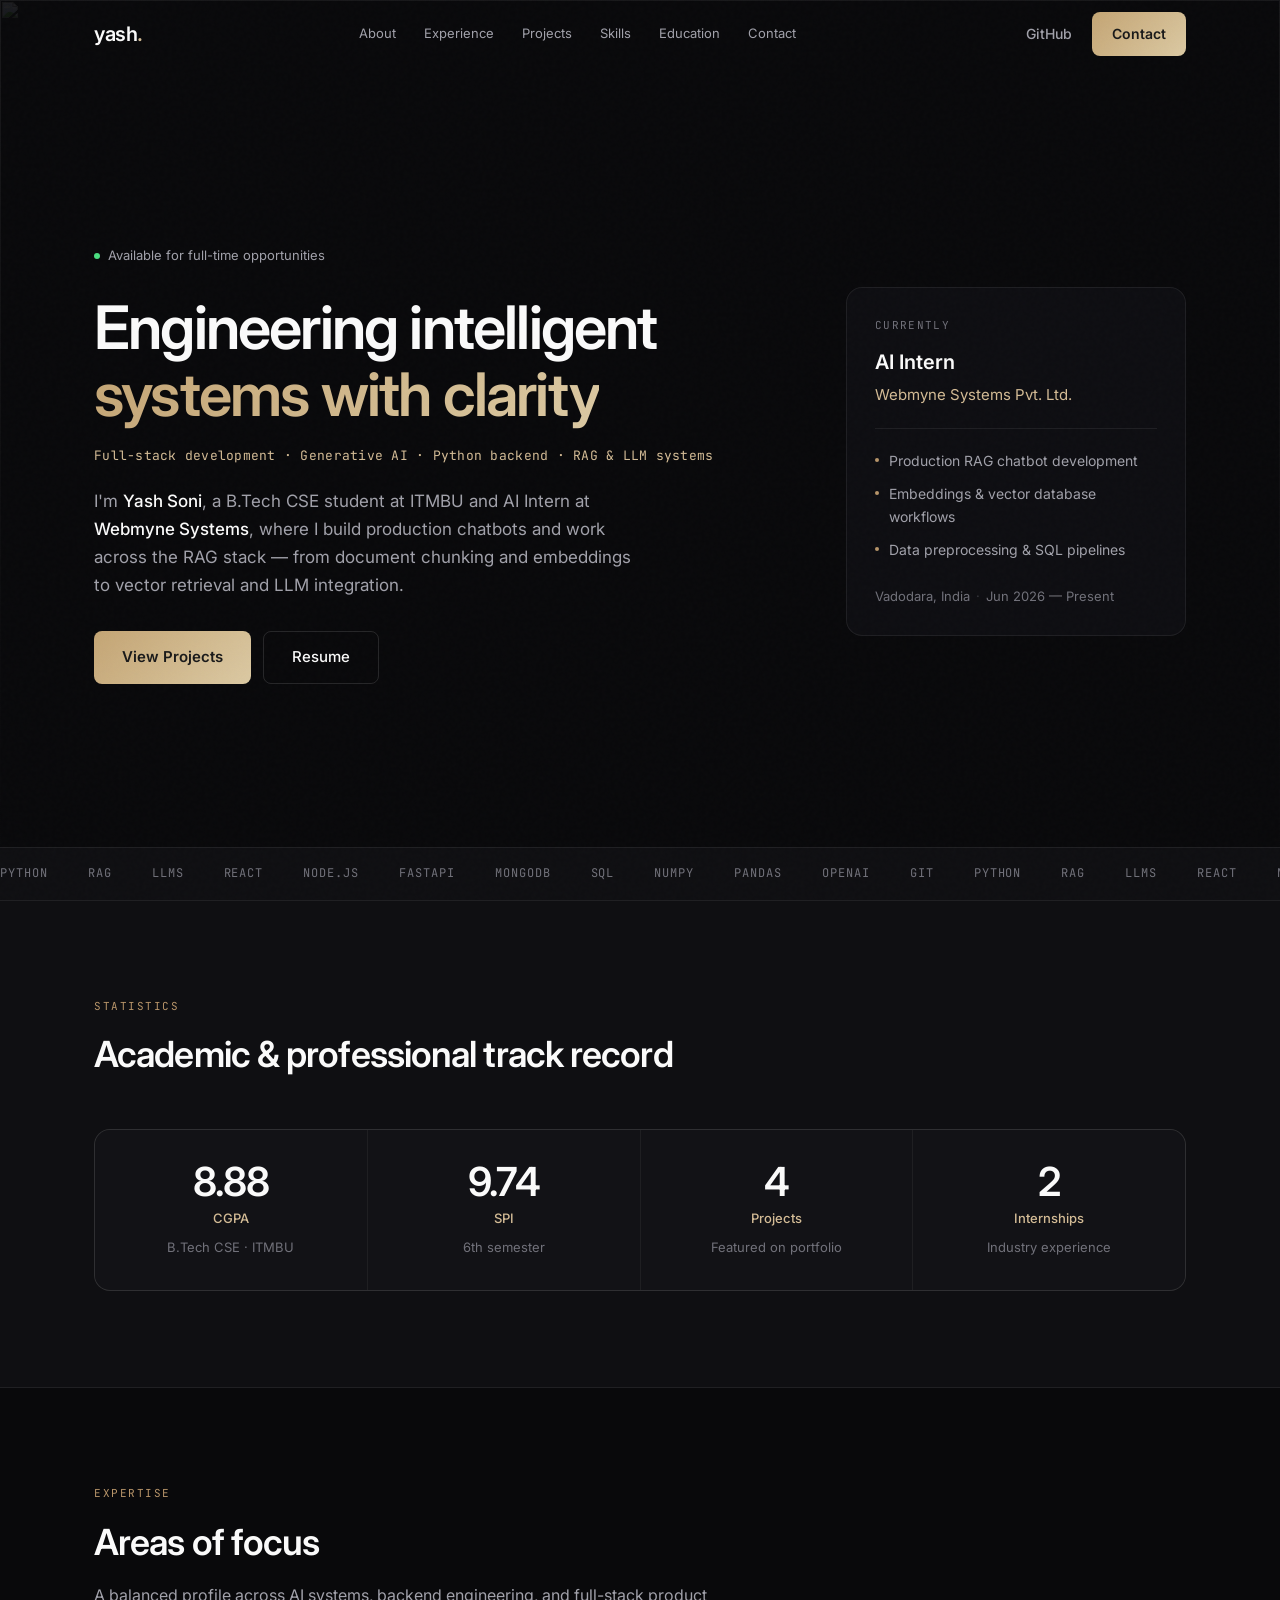
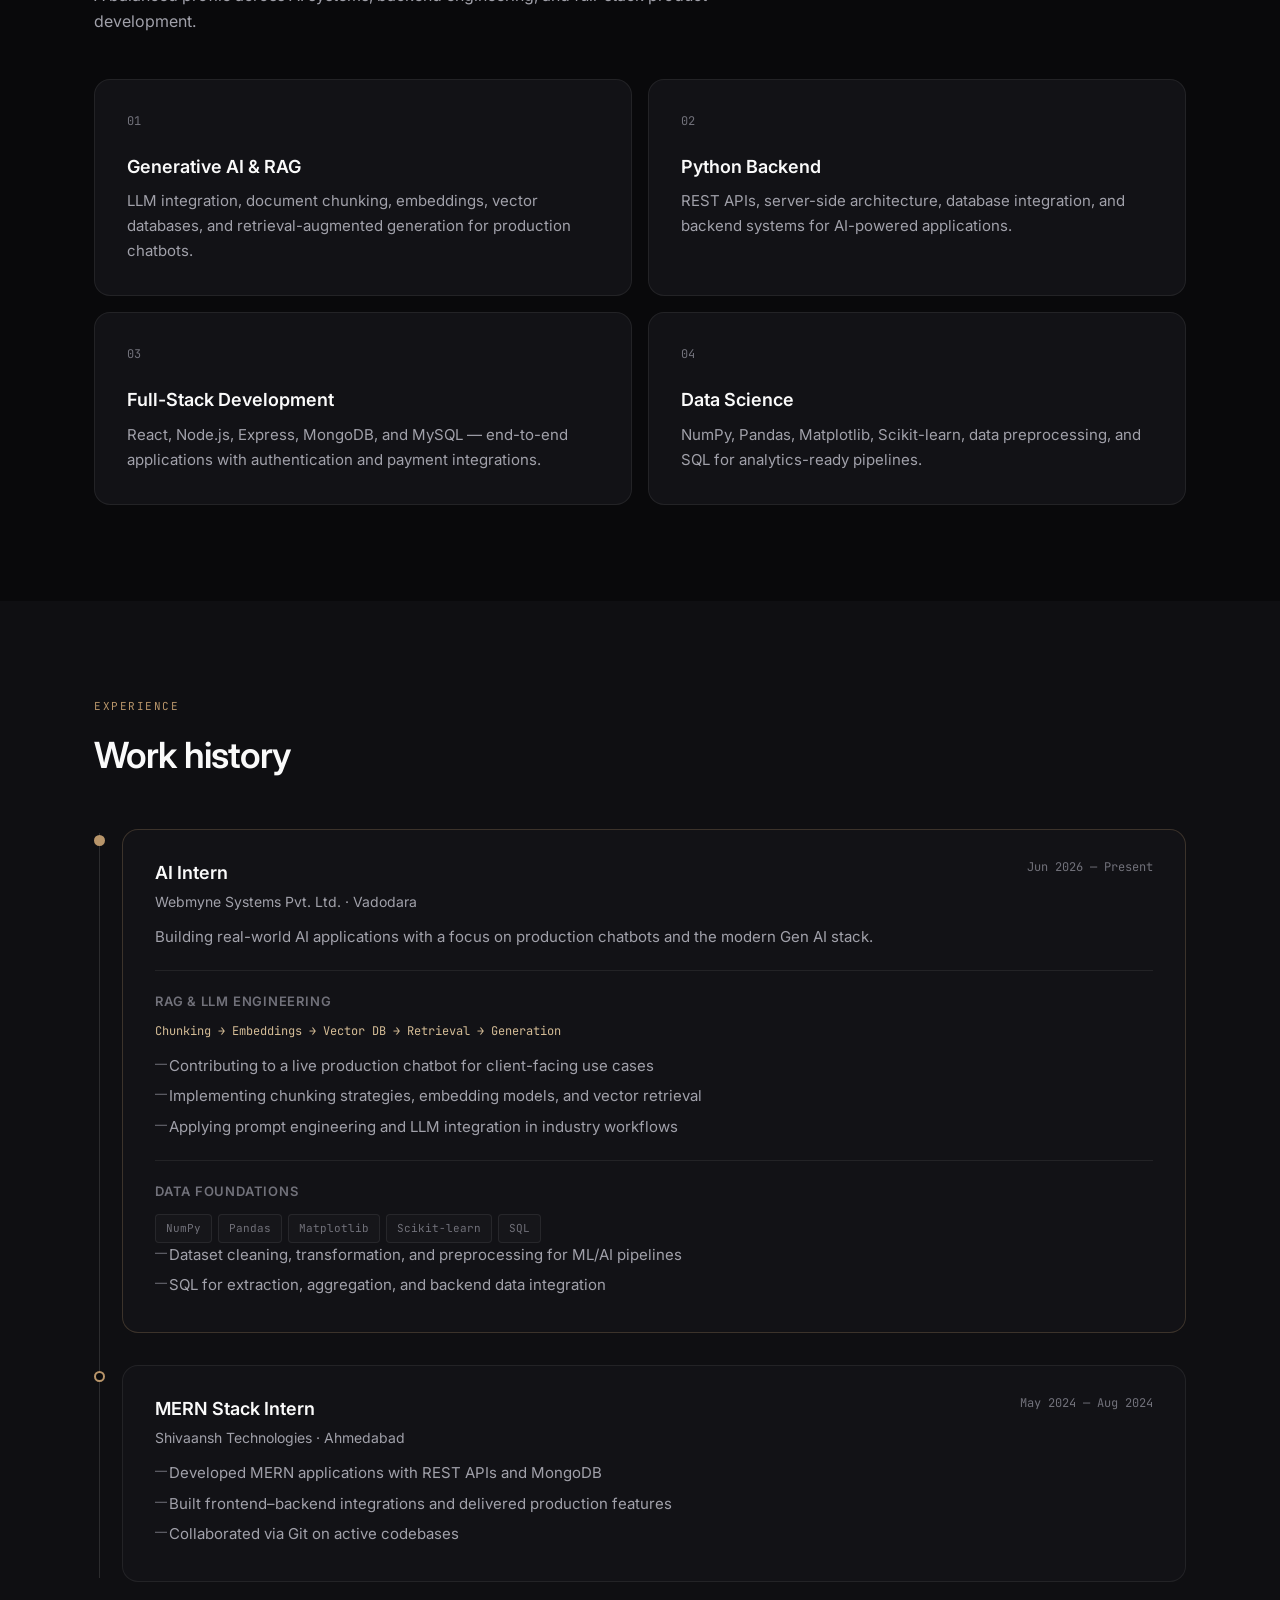
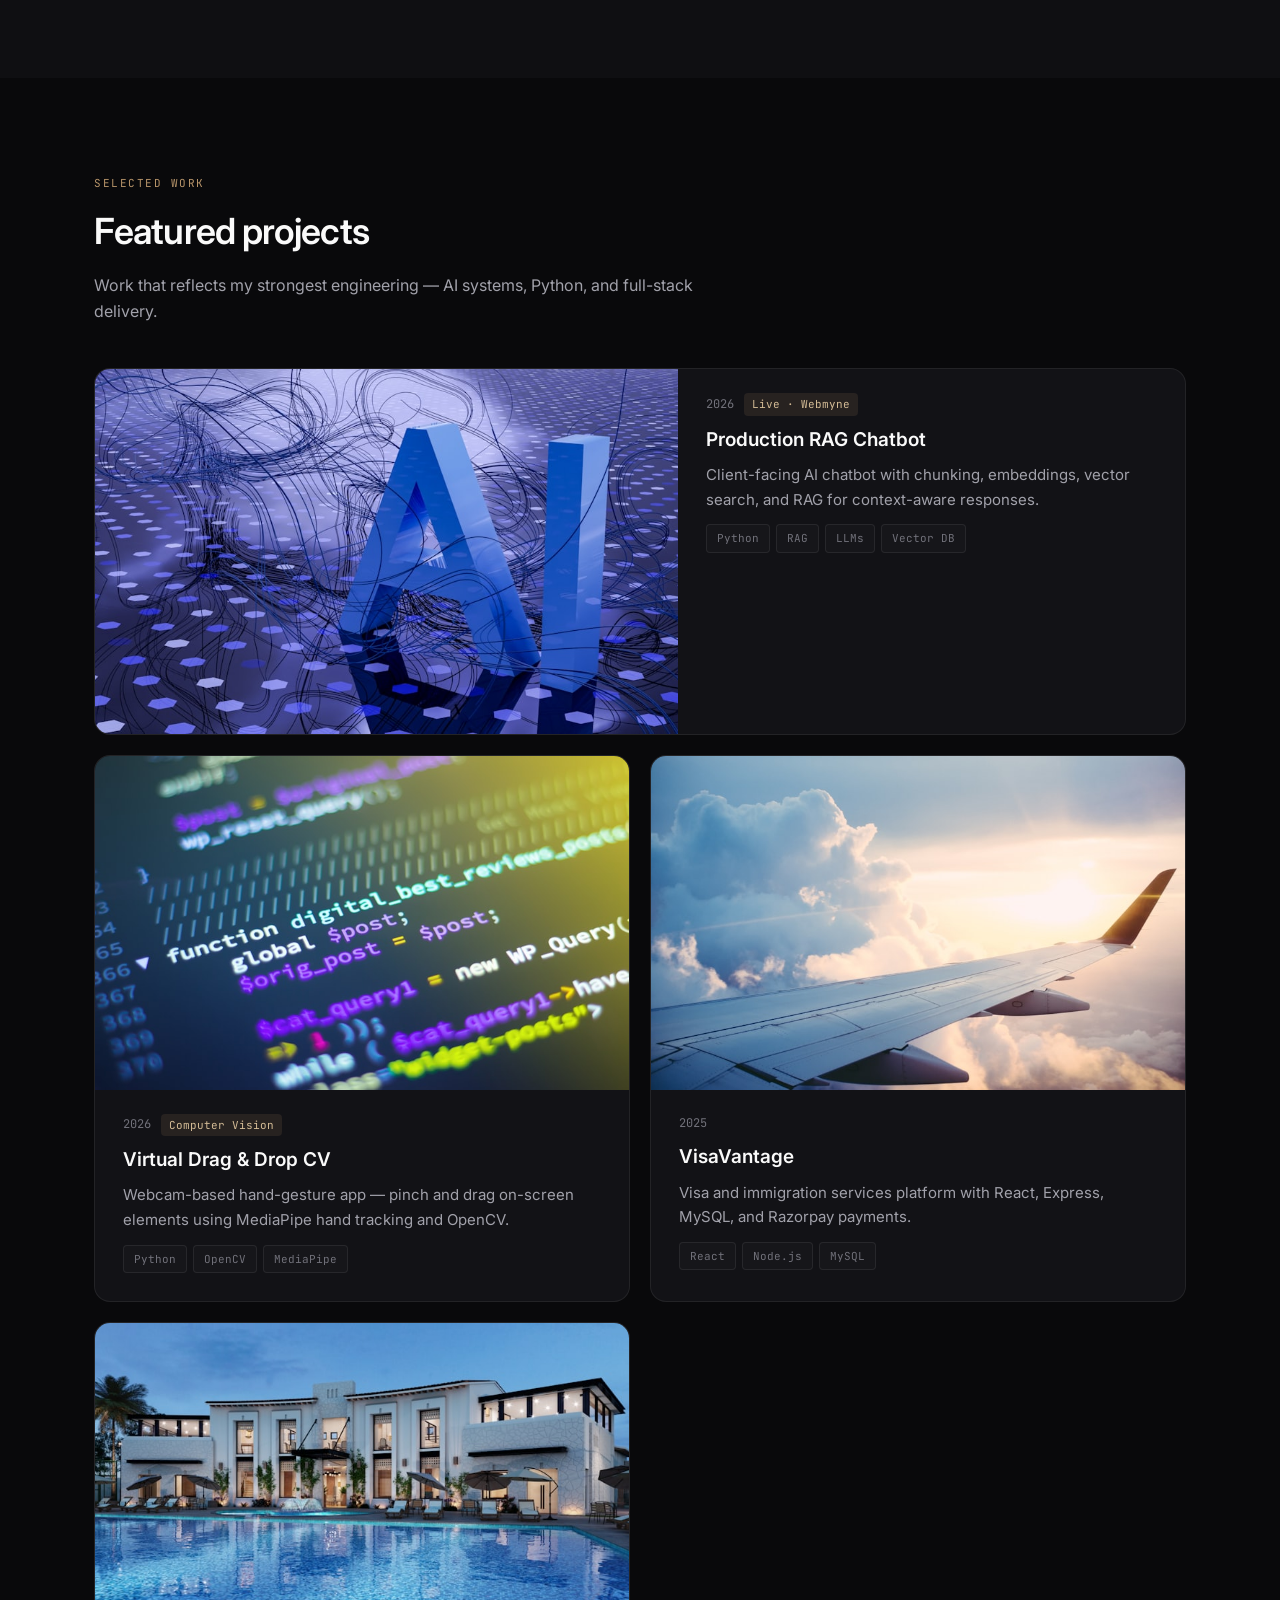
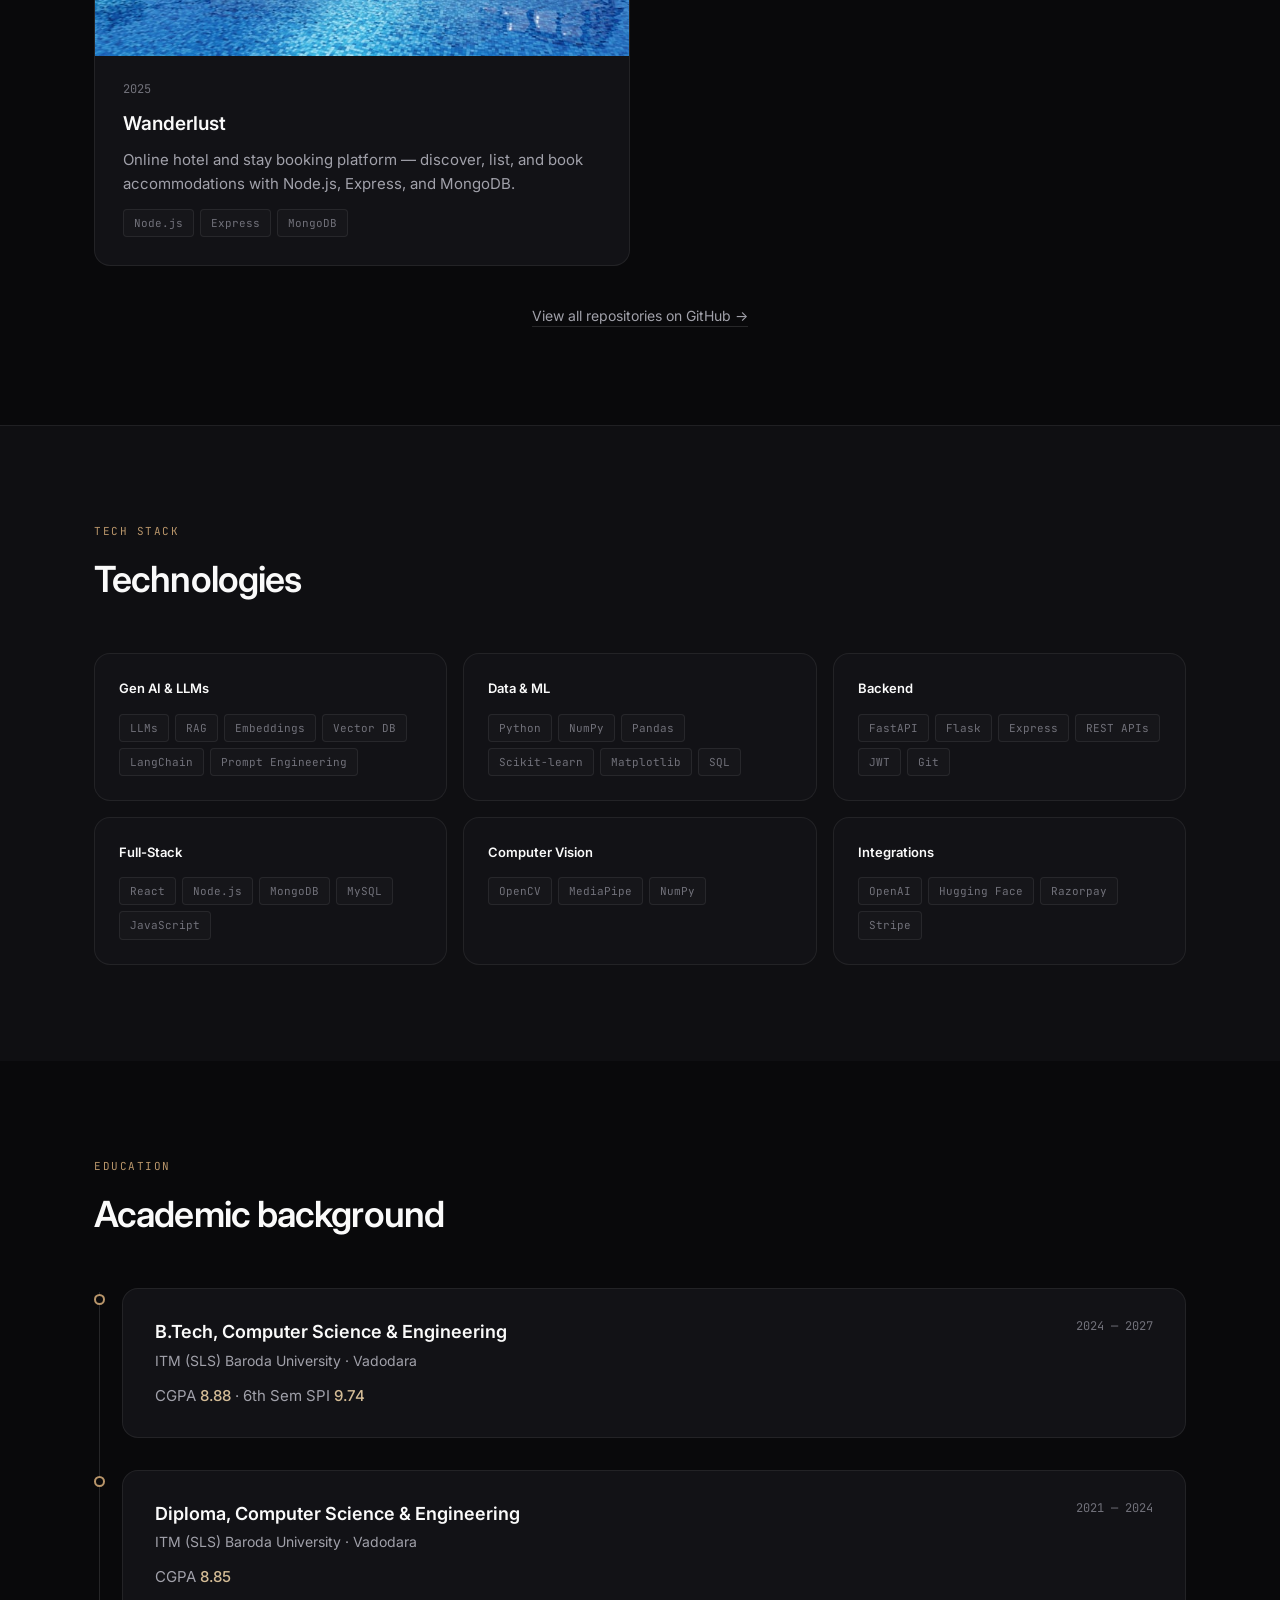
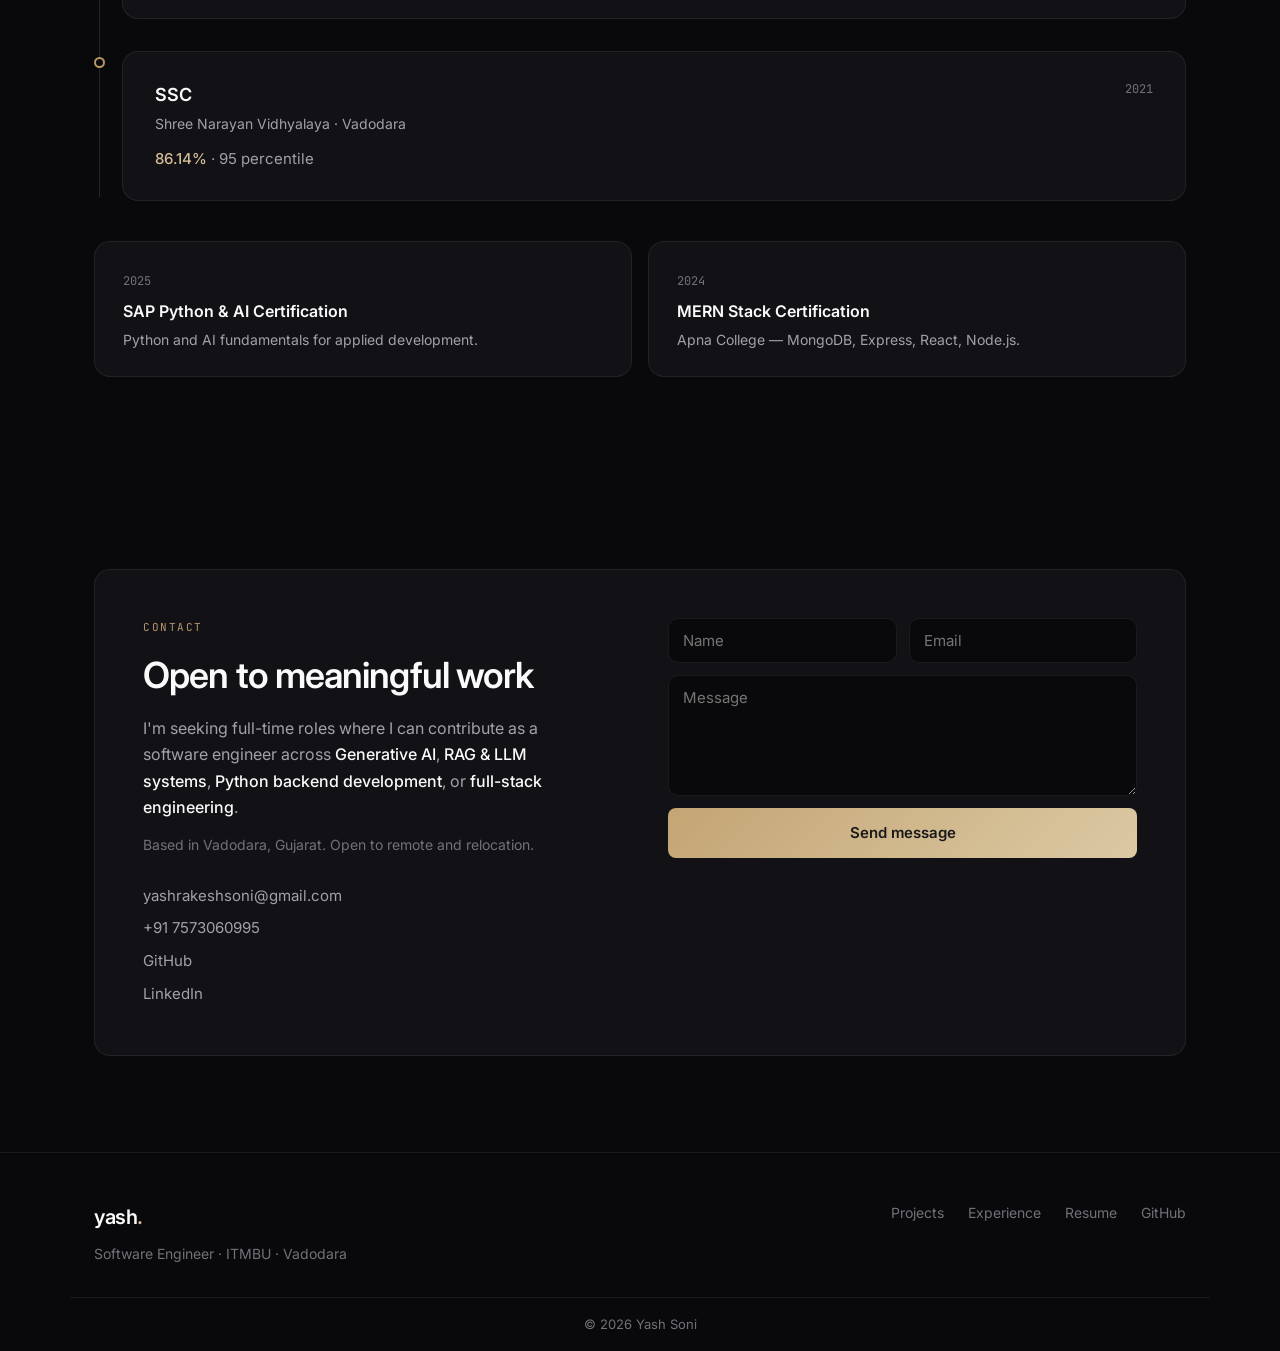
==== index.html @ 35438018 "updation" ====
<!DOCTYPE html>
<html lang="en">
<head>
  <meta charset="UTF-8">
  <meta name="viewport" content="width=device-width, initial-scale=1.0">
  <meta name="description" content="Yash Soni — Software Engineer specializing in Generative AI, RAG systems, Python backend, and full-stack development. B.Tech CSE @ ITMBU.">
  <meta name="author" content="Yash Soni">
  <title>Yash Soni | AI Engineer</title>
  <link rel="preconnect" href="https://fonts.googleapis.com">
  <link rel="preconnect" href="https://fonts.gstatic.com" crossorigin>
  <link href="https://fonts.googleapis.com/css2?family=Inter:wght@400;500;600;700&family=JetBrains+Mono:wght@400;500&display=swap" rel="stylesheet">
  <link rel="stylesheet" href="css/styles.css">
  <link rel="icon" href="data:image/svg+xml,<svg xmlns='http://www.w3.org/2000/svg' viewBox='0 0 100 100'><text y='.9em' font-size='90'>Y</text></svg>">
</head>
<body>
  <div class="grain"></div>

  <header class="nav" id="nav">
    <div class="nav-inner container">
      <a href="#" class="logo">yash<span class="logo-accent">.</span></a>
      <nav class="nav-links" id="navLinks">
        <a href="#about">About</a>
        <a href="#experience">Experience</a>
        <a href="#projects">Projects</a>
        <a href="#skills">Skills</a>
        <a href="#education">Education</a>
        <a href="#contact">Contact</a>
      </nav>
      <div class="nav-actions">
        <a href="https://github.com/yashsoni2704" target="_blank" rel="noopener" class="btn btn-ghost">GitHub</a>
        <a href="#contact" class="btn btn-primary">Contact</a>
        <button class="nav-toggle" id="navToggle" aria-label="Toggle menu">
          <span></span><span></span><span></span>
        </button>
      </div>
    </div>
  </header>

  <section class="hero" id="hero">
    <div class="hero-bg">
      <img src="https://images.unsplash.com/photo-1451187580459-43490279c0fa?w=1920&q=80" alt="" class="hero-bg-img" loading="eager">
      <div class="hero-overlay"></div>
    </div>

    <div class="container hero-grid">
      <div class="hero-main">
        <div class="hero-badge fade-up">
          <span class="pulse"></span>
          Available for full-time opportunities
        </div>

        <h1 class="hero-title fade-up delay-1">
          Engineering intelligent<br>
          <span class="gradient-text">systems with clarity</span>
        </h1>

        <p class="hero-lead fade-up delay-2">
          Full-stack development · Generative AI · Python backend · RAG &amp; LLM systems
        </p>

        <p class="hero-desc fade-up delay-3">
          I'm <strong>Yash Soni</strong>, a B.Tech CSE student at ITMBU and AI Intern at
          <strong>Webmyne Systems</strong>, where I build production chatbots and work across
          the RAG stack — from document chunking and embeddings to vector retrieval and LLM integration.
        </p>

        <div class="hero-cta fade-up delay-4">
          <a href="#projects" class="btn btn-primary btn-lg">View Projects</a>
          <a href="assets/Yash_Resume.pdf" class="btn btn-outline btn-lg" download>Resume</a>
        </div>
      </div>

      <aside class="hero-panel fade-up delay-2">
        <p class="panel-label">Currently</p>
        <h2 class="panel-title">AI Intern</h2>
        <p class="panel-company">Webmyne Systems Pvt. Ltd.</p>
        <ul class="panel-list">
          <li>Production RAG chatbot development</li>
          <li>Embeddings &amp; vector database workflows</li>
          <li>Data preprocessing &amp; SQL pipelines</li>
        </ul>
        <div class="panel-footer">
          <span>Vadodara, India</span>
          <span class="panel-dot">·</span>
          <span>Jun 2026 — Present</span>
        </div>
      </aside>
    </div>

    <div class="marquee">
      <div class="marquee-track">
        <span>Python</span><span>RAG</span><span>LLMs</span><span>React</span><span>Node.js</span><span>FastAPI</span><span>MongoDB</span><span>SQL</span><span>NumPy</span><span>Pandas</span><span>OpenAI</span><span>Git</span>
        <span>Python</span><span>RAG</span><span>LLMs</span><span>React</span><span>Node.js</span><span>FastAPI</span><span>MongoDB</span><span>SQL</span><span>NumPy</span><span>Pandas</span><span>OpenAI</span><span>Git</span>
      </div>
    </div>
  </section>

  <section class="stats section">
    <div class="container">
      <div class="section-head reveal">
        <span class="section-label">STATISTICS</span>
        <h2 class="section-title">Academic &amp; professional track record</h2>
      </div>
      <div class="stats-grid">
        <div class="stat-card reveal">
          <div class="stat-value" data-target="8.88">0</div>
          <div class="stat-unit">CGPA</div>
          <p>B.Tech CSE · ITMBU</p>
        </div>
        <div class="stat-card reveal">
          <div class="stat-value" data-target="9.74">0</div>
          <div class="stat-unit">SPI</div>
          <p>6th semester</p>
        </div>
        <div class="stat-card reveal">
          <div class="stat-value" data-target="4">0</div>
          <div class="stat-unit">Projects</div>
          <p>Featured on portfolio</p>
        </div>
        <div class="stat-card reveal">
          <div class="stat-value" data-target="2">0</div>
          <div class="stat-unit">Internships</div>
          <p>Industry experience</p>
        </div>
      </div>
    </div>
  </section>

  <section class="expertise section" id="about">
    <div class="container">
      <div class="section-head reveal">
        <span class="section-label">EXPERTISE</span>
        <h2 class="section-title">Areas of focus</h2>
        <p class="section-desc">A balanced profile across AI systems, backend engineering, and full-stack product development.</p>
      </div>
      <div class="expertise-grid">
        <article class="expertise-card reveal">
          <span class="card-index">01</span>
          <h3>Generative AI &amp; RAG</h3>
          <p>LLM integration, document chunking, embeddings, vector databases, and retrieval-augmented generation for production chatbots.</p>
        </article>
        <article class="expertise-card reveal">
          <span class="card-index">02</span>
          <h3>Python Backend</h3>
          <p>REST APIs, server-side architecture, database integration, and backend systems for AI-powered applications.</p>
        </article>
        <article class="expertise-card reveal">
          <span class="card-index">03</span>
          <h3>Full-Stack Development</h3>
          <p>React, Node.js, Express, MongoDB, and MySQL — end-to-end applications with authentication and payment integrations.</p>
        </article>
        <article class="expertise-card reveal">
          <span class="card-index">04</span>
          <h3>Data Science</h3>
          <p>NumPy, Pandas, Matplotlib, Scikit-learn, data preprocessing, and SQL for analytics-ready pipelines.</p>
        </article>
      </div>
    </div>
  </section>

  <section class="experience section" id="experience">
    <div class="container">
      <div class="section-head reveal">
        <span class="section-label">EXPERIENCE</span>
        <h2 class="section-title">Work history</h2>
      </div>

      <div class="timeline">
        <article class="timeline-item reveal is-current">
          <div class="timeline-dot"></div>
          <div class="timeline-content">
            <header class="timeline-header">
              <div>
                <h3>AI Intern</h3>
                <p class="timeline-org">Webmyne Systems Pvt. Ltd. · Vadodara</p>
              </div>
              <time class="timeline-date">Jun 2026 — Present</time>
            </header>
            <p class="timeline-summary">Building real-world AI applications with a focus on production chatbots and the modern Gen AI stack.</p>

            <div class="timeline-block">
              <h4>RAG &amp; LLM Engineering</h4>
              <p class="timeline-flow">Chunking → Embeddings → Vector DB → Retrieval → Generation</p>
              <ul>
                <li>Contributing to a live production chatbot for client-facing use cases</li>
                <li>Implementing chunking strategies, embedding models, and vector retrieval</li>
                <li>Applying prompt engineering and LLM integration in industry workflows</li>
              </ul>
            </div>

            <div class="timeline-block">
              <h4>Data Foundations</h4>
              <div class="tag-row">
                <span>NumPy</span><span>Pandas</span><span>Matplotlib</span><span>Scikit-learn</span><span>SQL</span>
              </div>
              <ul>
                <li>Dataset cleaning, transformation, and preprocessing for ML/AI pipelines</li>
                <li>SQL for extraction, aggregation, and backend data integration</li>
              </ul>
            </div>
          </div>
        </article>

        <article class="timeline-item reveal">
          <div class="timeline-dot"></div>
          <div class="timeline-content">
            <header class="timeline-header">
              <div>
                <h3>MERN Stack Intern</h3>
                <p class="timeline-org">Shivaansh Technologies · Ahmedabad</p>
              </div>
              <time class="timeline-date">May 2024 — Aug 2024</time>
            </header>
            <ul>
              <li>Developed MERN applications with REST APIs and MongoDB</li>
              <li>Built frontend–backend integrations and delivered production features</li>
              <li>Collaborated via Git on active codebases</li>
            </ul>
          </div>
        </article>
      </div>
    </div>
  </section>

  <section class="projects section" id="projects">
    <div class="container">
      <div class="section-head reveal">
        <span class="section-label">SELECTED WORK</span>
        <h2 class="section-title">Featured projects</h2>
        <p class="section-desc">Work that reflects my strongest engineering — AI systems, Python, and full-stack delivery.</p>
      </div>

      <div class="projects-grid">
        <article class="project-card reveal is-featured">
          <div class="project-media">
            <img src="assets/projects/chatbot.jpg" alt="Production RAG chatbot with AI neural network visualization" loading="lazy" width="900" height="563">
          </div>
          <div class="project-info">
            <div class="project-meta">
              <span>2026</span>
              <span class="badge">Live · Webmyne</span>
            </div>
            <h3>Production RAG Chatbot</h3>
            <p>Client-facing AI chatbot with chunking, embeddings, vector search, and RAG for context-aware responses.</p>
            <div class="tag-row">
              <span>Python</span><span>RAG</span><span>LLMs</span><span>Vector DB</span>
            </div>
          </div>
        </article>

        <article class="project-card reveal">
          <div class="project-media">
            <img src="assets/projects/virtual-drag.jpg" alt="Hand tracking and computer vision code on screen" loading="lazy" width="800" height="500">
            <a href="https://github.com/yashsoni2704/VirtualDragDrop_OpenCV" target="_blank" rel="noopener" class="project-link">View repository</a>
          </div>
          <div class="project-info">
            <div class="project-meta"><span>2026</span><span class="badge">Computer Vision</span></div>
            <h3>Virtual Drag &amp; Drop CV</h3>
            <p>Webcam-based hand-gesture app — pinch and drag on-screen elements using MediaPipe hand tracking and OpenCV.</p>
            <div class="tag-row"><span>Python</span><span>OpenCV</span><span>MediaPipe</span></div>
          </div>
        </article>

        <article class="project-card reveal">
          <div class="project-media">
            <img src="assets/projects/visavantage.jpg" alt="International travel and visa services" loading="lazy" width="800" height="500">
            <a href="https://github.com/yashsoni2704/VisaVantage" target="_blank" rel="noopener" class="project-link">View repository</a>
          </div>
          <div class="project-info">
            <div class="project-meta"><span>2025</span></div>
            <h3>VisaVantage</h3>
            <p>Visa and immigration services platform with React, Express, MySQL, and Razorpay payments.</p>
            <div class="tag-row"><span>React</span><span>Node.js</span><span>MySQL</span></div>
          </div>
        </article>

        <article class="project-card reveal">
          <div class="project-media">
            <img src="assets/projects/wanderlust.jpg" alt="Luxury hotel room for online booking platform" loading="lazy" width="800" height="500">
            <a href="https://github.com/yashsoni2704/Wanderlust" target="_blank" rel="noopener" class="project-link">View repository</a>
          </div>
          <div class="project-info">
            <div class="project-meta"><span>2025</span></div>
            <h3>Wanderlust</h3>
            <p>Online hotel and stay booking platform — discover, list, and book accommodations with Node.js, Express, and MongoDB.</p>
            <div class="tag-row"><span>Node.js</span><span>Express</span><span>MongoDB</span></div>
          </div>
        </article>
      </div>

      <p class="projects-foot reveal">
        <a href="https://github.com/yashsoni2704" target="_blank" rel="noopener">View all repositories on GitHub →</a>
      </p>
    </div>
  </section>

  <section class="skills section" id="skills">
    <div class="container">
      <div class="section-head reveal">
        <span class="section-label">TECH STACK</span>
        <h2 class="section-title">Technologies</h2>
      </div>
      <div class="skills-grid reveal">
        <div class="skill-group">
          <h4>Gen AI &amp; LLMs</h4>
          <div class="tag-row"><span>LLMs</span><span>RAG</span><span>Embeddings</span><span>Vector DB</span><span>LangChain</span><span>Prompt Engineering</span></div>
        </div>
        <div class="skill-group">
          <h4>Data &amp; ML</h4>
          <div class="tag-row"><span>Python</span><span>NumPy</span><span>Pandas</span><span>Scikit-learn</span><span>Matplotlib</span><span>SQL</span></div>
        </div>
        <div class="skill-group">
          <h4>Backend</h4>
          <div class="tag-row"><span>FastAPI</span><span>Flask</span><span>Express</span><span>REST APIs</span><span>JWT</span><span>Git</span></div>
        </div>
        <div class="skill-group">
          <h4>Full-Stack</h4>
          <div class="tag-row"><span>React</span><span>Node.js</span><span>MongoDB</span><span>MySQL</span><span>JavaScript</span></div>
        </div>
        <div class="skill-group">
          <h4>Computer Vision</h4>
          <div class="tag-row"><span>OpenCV</span><span>MediaPipe</span><span>NumPy</span></div>
        </div>
        <div class="skill-group">
          <h4>Integrations</h4>
          <div class="tag-row"><span>OpenAI</span><span>Hugging Face</span><span>Razorpay</span><span>Stripe</span></div>
        </div>
      </div>
    </div>
  </section>

  <section class="education section" id="education">
    <div class="container">
      <div class="section-head reveal">
        <span class="section-label">EDUCATION</span>
        <h2 class="section-title">Academic background</h2>
      </div>

      <div class="timeline">
        <article class="timeline-item reveal">
          <div class="timeline-dot"></div>
          <div class="timeline-content">
            <header class="timeline-header">
              <div>
                <h3>B.Tech, Computer Science &amp; Engineering</h3>
                <p class="timeline-org">ITM (SLS) Baroda University · Vadodara</p>
              </div>
              <time class="timeline-date">2024 — 2027</time>
            </header>
            <p class="timeline-score">CGPA <strong>8.88</strong> · 6th Sem SPI <strong>9.74</strong></p>
          </div>
        </article>
        <article class="timeline-item reveal">
          <div class="timeline-dot"></div>
          <div class="timeline-content">
            <header class="timeline-header">
              <div>
                <h3>Diploma, Computer Science &amp; Engineering</h3>
                <p class="timeline-org">ITM (SLS) Baroda University · Vadodara</p>
              </div>
              <time class="timeline-date">2021 — 2024</time>
            </header>
            <p class="timeline-score">CGPA <strong>8.85</strong></p>
          </div>
        </article>
        <article class="timeline-item reveal">
          <div class="timeline-dot"></div>
          <div class="timeline-content">
            <header class="timeline-header">
              <div>
                <h3>SSC</h3>
                <p class="timeline-org">Shree Narayan Vidhyalaya · Vadodara</p>
              </div>
              <time class="timeline-date">2021</time>
            </header>
            <p class="timeline-score"><strong>86.14%</strong> · 95 percentile</p>
          </div>
        </article>
      </div>

      <div class="cert-grid reveal">
        <article class="cert-card">
          <span class="cert-year">2025</span>
          <h4>SAP Python &amp; AI Certification</h4>
          <p>Python and AI fundamentals for applied development.</p>
        </article>
        <article class="cert-card">
          <span class="cert-year">2024</span>
          <h4>MERN Stack Certification</h4>
          <p>Apna College — MongoDB, Express, React, Node.js.</p>
        </article>
      </div>
    </div>
  </section>

  <section class="contact section" id="contact">
    <div class="container">
      <div class="contact-wrap reveal">
        <div class="contact-intro">
          <span class="section-label">CONTACT</span>
          <h2 class="section-title">Open to meaningful work</h2>
          <p>
            I'm seeking full-time roles where I can contribute as a software engineer across
            <strong>Generative AI</strong>, <strong>RAG &amp; LLM systems</strong>,
            <strong>Python backend development</strong>, or <strong>full-stack engineering</strong>.
          </p>
          <p class="contact-note">Based in Vadodara, Gujarat. Open to remote and relocation.</p>
          <div class="contact-links">
            <a href="mailto:yashrakeshsoni@gmail.com">yashrakeshsoni@gmail.com</a>
            <a href="tel:+917573060995">+91 7573060995</a>
            <a href="https://github.com/yashsoni2704" target="_blank" rel="noopener">GitHub</a>
            <a href="https://www.linkedin.com/in/yash-soni-cse/" target="_blank" rel="noopener">LinkedIn</a>
          </div>
        </div>
        <form class="contact-form" id="contactForm" action="https://formspree.io/f/xplaceholder" method="POST">
          <div class="form-row">
            <input type="text" name="name" placeholder="Name" required>
            <input type="email" name="email" placeholder="Email" required>
          </div>
          <textarea name="message" placeholder="Message" rows="5" required></textarea>
          <button type="submit" class="btn btn-primary btn-lg">Send message</button>
        </form>
      </div>
    </div>
  </section>

  <footer class="footer">
    <div class="container footer-inner">
      <div>
        <a href="#" class="logo">yash<span class="logo-accent">.</span></a>
        <p>Software Engineer · ITMBU · Vadodara</p>
      </div>
      <div class="footer-links">
        <a href="#projects">Projects</a>
        <a href="#experience">Experience</a>
        <a href="assets/Yash_Resume.pdf" download>Resume</a>
        <a href="https://github.com/yashsoni2704" target="_blank" rel="noopener">GitHub</a>
      </div>
    </div>
    <div class="footer-bottom container">
      <p>&copy; 2026 Yash Soni</p>
    </div>
  </footer>

  <script src="js/main.js"></script>
</body>
</html>
---- css/styles.css ----
/* ===== Design tokens ===== */
:root {
  --bg: #09090b;
  --bg-soft: #0f0f12;
  --bg-card: #121216;
  --bg-card-hover: #18181d;
  --border: rgba(255, 255, 255, 0.07);
  --border-strong: rgba(255, 255, 255, 0.12);
  --text: #fafafa;
  --text-secondary: #a1a1aa;
  --text-muted: #71717a;
  --accent: #b8956a;
  --accent-soft: #d4bc96;
  --accent-muted: rgba(184, 149, 106, 0.12);
  --gradient: linear-gradient(135deg, #c4a574 0%, #dbc9a3 100%);
  --radius: 10px;
  --radius-lg: 16px;
  --font: 'Inter', system-ui, sans-serif;
  --mono: 'JetBrains Mono', monospace;
  --nav-h: 68px;
  --ease: cubic-bezier(0.4, 0, 0.2, 1);
  --max: 1140px;
}

*, *::before, *::after { box-sizing: border-box; margin: 0; padding: 0; }
html { scroll-behavior: smooth; scroll-padding-top: var(--nav-h); }
body {
  font-family: var(--font);
  background: var(--bg);
  color: var(--text);
  line-height: 1.65;
  font-size: 16px;
  -webkit-font-smoothing: antialiased;
}
img { display: block; max-width: 100%; }
a { color: inherit; text-decoration: none; }
button { font: inherit; color: inherit; cursor: pointer; border: none; background: none; }
.container { max-width: var(--max); margin: 0 auto; padding: 0 24px; }

.grain {
  position: fixed; inset: 0; pointer-events: none; z-index: 100;
  opacity: 0.018;
  background-image: url("data:image/svg+xml,%3Csvg viewBox='0 0 256 256' xmlns='http://www.w3.org/2000/svg'%3E%3Cfilter id='n'%3E%3CfeTurbulence type='fractalNoise' baseFrequency='0.85' numOctaves='4' stitchTiles='stitch'/%3E%3C/filter%3E%3Crect width='100%25' height='100%25' filter='url(%23n)'/%3E%3C/svg%3E");
}

/* ===== Buttons ===== */
.btn {
  display: inline-flex; align-items: center; justify-content: center;
  padding: 10px 20px; border-radius: 8px;
  font-size: 0.875rem; font-weight: 500;
  transition: 0.25s var(--ease);
}
.btn-primary {
  background: var(--gradient);
  color: #1a1a1a;
  font-weight: 600;
}
.btn-primary:hover { opacity: 0.92; transform: translateY(-1px); }
.btn-outline {
  border: 1px solid var(--border-strong);
  color: var(--text);
  background: transparent;
}
.btn-outline:hover { border-color: var(--accent); color: var(--accent-soft); }
.btn-ghost { color: var(--text-secondary); padding: 10px 14px; }
.btn-ghost:hover { color: var(--text); }
.btn-lg { padding: 13px 28px; font-size: 0.9375rem; }

/* ===== Nav ===== */
.nav {
  position: fixed; inset: 0 0 auto; z-index: 50;
  height: var(--nav-h);
  transition: 0.25s var(--ease);
}
.nav.scrolled {
  background: rgba(9, 9, 11, 0.88);
  backdrop-filter: blur(16px);
  border-bottom: 1px solid var(--border);
}
.nav-inner {
  height: 100%;
  display: flex; align-items: center; justify-content: space-between;
}
.logo { font-size: 1.25rem; font-weight: 600; letter-spacing: -0.02em; }
.logo-accent { color: var(--accent-soft); }
.nav-links { display: flex; gap: 28px; }
.nav-links a {
  font-size: 0.8125rem; color: var(--text-secondary);
  transition: color 0.2s;
}
.nav-links a:hover, .nav-links a.active { color: var(--text); }
.nav-actions { display: flex; align-items: center; gap: 6px; }
.nav-toggle { display: none; flex-direction: column; gap: 5px; padding: 8px; }
.nav-toggle span { width: 20px; height: 1.5px; background: var(--text); }

/* ===== Hero ===== */
.hero {
  position: relative;
  min-height: 100vh;
  display: flex; flex-direction: column;
  padding-top: var(--nav-h);
  overflow: hidden;
}
.hero-bg { position: absolute; inset: 0; }
.hero-bg-img {
  width: 100%; height: 100%; object-fit: cover;
  opacity: 0.14;
}
.hero-overlay {
  position: absolute; inset: 0;
  background: linear-gradient(180deg, rgba(9,9,11,0.4) 0%, rgba(9,9,11,0.92) 75%, var(--bg) 100%);
}
.hero-grid {
  position: relative; z-index: 1;
  flex: 1;
  display: grid;
  grid-template-columns: 1fr 340px;
  gap: 48px;
  align-items: center;
  padding: 72px 24px 64px;
  max-width: var(--max);
  margin: 0 auto;
  width: 100%;
}
.hero-badge {
  display: inline-flex; align-items: center; gap: 8px;
  font-size: 0.8125rem; color: var(--text-secondary);
  margin-bottom: 28px;
}
.pulse {
  width: 6px; height: 6px; border-radius: 50%;
  background: #4ade80;
}
.hero-title {
  font-size: clamp(2.25rem, 5vw, 3.75rem);
  font-weight: 600;
  line-height: 1.12;
  letter-spacing: -0.03em;
  margin-bottom: 16px;
}
.gradient-text {
  background: var(--gradient);
  -webkit-background-clip: text;
  -webkit-text-fill-color: transparent;
  background-clip: text;
}
.hero-lead {
  font-family: var(--mono);
  font-size: 0.8125rem;
  color: var(--accent-soft);
  letter-spacing: 0.02em;
  margin-bottom: 20px;
  line-height: 1.7;
}
.hero-desc {
  font-size: 1.0625rem;
  color: var(--text-secondary);
  max-width: 540px;
  margin-bottom: 32px;
}
.hero-desc strong { color: var(--text); font-weight: 500; }
.hero-cta { display: flex; flex-wrap: wrap; gap: 12px; }

.hero-panel {
  padding: 28px;
  border: 1px solid var(--border);
  border-radius: var(--radius-lg);
  background: rgba(18, 18, 22, 0.7);
  backdrop-filter: blur(12px);
}
.panel-label {
  font-family: var(--mono);
  font-size: 0.6875rem;
  letter-spacing: 0.12em;
  text-transform: uppercase;
  color: var(--text-muted);
  margin-bottom: 12px;
}
.panel-title { font-size: 1.25rem; font-weight: 600; margin-bottom: 4px; }
.panel-company { font-size: 0.9375rem; color: var(--accent-soft); margin-bottom: 20px; }
.panel-list {
  list-style: none;
  margin-bottom: 24px;
  padding-top: 20px;
  border-top: 1px solid var(--border);
}
.panel-list li {
  font-size: 0.875rem;
  color: var(--text-secondary);
  padding-left: 14px;
  position: relative;
  margin-bottom: 10px;
}
.panel-list li::before {
  content: '';
  position: absolute; left: 0; top: 9px;
  width: 4px; height: 4px; border-radius: 50%;
  background: var(--accent);
}
.panel-footer {
  font-size: 0.8125rem;
  color: var(--text-muted);
  display: flex; flex-wrap: wrap; gap: 6px;
}
.panel-dot { opacity: 0.4; }

.marquee {
  position: relative; z-index: 1;
  border-top: 1px solid var(--border);
  padding: 16px 0;
  background: var(--bg-soft);
  overflow: hidden;
}
.marquee-track {
  display: flex; gap: 40px; width: max-content;
  animation: scroll 40s linear infinite;
}
.marquee-track span {
  font-family: var(--mono);
  font-size: 0.75rem;
  color: var(--text-muted);
  letter-spacing: 0.08em;
  text-transform: uppercase;
  white-space: nowrap;
}
@keyframes scroll {
  to { transform: translateX(-50%); }
}

/* ===== Sections ===== */
.section { padding: 96px 0; }
.section-head { margin-bottom: 44px; max-width: 640px; }
.section-label {
  display: block;
  font-family: var(--mono);
  font-size: 0.6875rem;
  letter-spacing: 0.14em;
  text-transform: uppercase;
  color: var(--accent);
  margin-bottom: 10px;
}
.section-title {
  font-size: clamp(1.625rem, 3vw, 2.25rem);
  font-weight: 600;
  letter-spacing: -0.025em;
  margin-bottom: 10px;
}
.section-desc { color: var(--text-secondary); font-size: 1rem; }

/* ===== Stats ===== */
.stats { background: var(--bg-soft); border-block: 1px solid var(--border); }
.stats-grid {
  display: grid;
  grid-template-columns: repeat(4, 1fr);
  gap: 1px;
  background: var(--border);
  border: 1px solid var(--border);
  border-radius: var(--radius-lg);
  overflow: hidden;
}
.stat-card {
  padding: 32px 24px;
  background: var(--bg-card);
  text-align: center;
}
.stat-value {
  font-size: 2.5rem;
  font-weight: 600;
  letter-spacing: -0.03em;
  color: var(--text);
  line-height: 1;
}
.stat-unit {
  font-size: 0.8125rem;
  color: var(--accent-soft);
  margin: 6px 0 8px;
  font-weight: 500;
}
.stat-card p { font-size: 0.8125rem; color: var(--text-muted); }

/* ===== Expertise ===== */
.expertise-grid {
  display: grid;
  grid-template-columns: repeat(2, 1fr);
  gap: 16px;
}
.expertise-card {
  padding: 32px;
  border: 1px solid var(--border);
  border-radius: var(--radius-lg);
  background: var(--bg-card);
  transition: 0.25s var(--ease);
}
.expertise-card:hover {
  border-color: var(--border-strong);
  background: var(--bg-card-hover);
}
.card-index {
  font-family: var(--mono);
  font-size: 0.75rem;
  color: var(--text-muted);
  display: block;
  margin-bottom: 20px;
}
.expertise-card h3 {
  font-size: 1.125rem;
  font-weight: 600;
  margin-bottom: 8px;
}
.expertise-card p {
  font-size: 0.9375rem;
  color: var(--text-secondary);
}

/* ===== Timeline ===== */
.experience { background: var(--bg-soft); }
.timeline { position: relative; padding-left: 28px; }
.timeline::before {
  content: '';
  position: absolute; left: 5px; top: 4px; bottom: 4px;
  width: 1px; background: var(--border-strong);
}
.timeline-item { position: relative; margin-bottom: 32px; }
.timeline-item:last-child { margin-bottom: 0; }
.timeline-dot {
  position: absolute; left: -28px; top: 6px;
  width: 11px; height: 11px; border-radius: 50%;
  border: 2px solid var(--accent);
  background: var(--bg);
}
.timeline-item.is-current .timeline-dot { background: var(--accent); }
.timeline-content {
  padding: 28px 32px;
  border: 1px solid var(--border);
  border-radius: var(--radius-lg);
  background: var(--bg-card);
}
.timeline-item.is-current .timeline-content {
  border-color: rgba(184, 149, 106, 0.25);
}
.timeline-header {
  display: flex; justify-content: space-between; align-items: flex-start;
  gap: 16px; margin-bottom: 12px;
}
.timeline-header h3 { font-size: 1.125rem; font-weight: 600; }
.timeline-org { font-size: 0.875rem; color: var(--text-secondary); margin-top: 2px; }
.timeline-date {
  font-family: var(--mono);
  font-size: 0.75rem;
  color: var(--text-muted);
  white-space: nowrap;
  flex-shrink: 0;
}
.timeline-summary { font-size: 0.9375rem; color: var(--text-secondary); margin-bottom: 16px; }
.timeline-score { font-size: 0.9375rem; color: var(--text-secondary); }
.timeline-score strong { color: var(--accent-soft); font-weight: 500; }
.timeline-block {
  margin-top: 20px;
  padding-top: 20px;
  border-top: 1px solid var(--border);
}
.timeline-block h4 {
  font-size: 0.8125rem;
  font-weight: 600;
  text-transform: uppercase;
  letter-spacing: 0.06em;
  color: var(--text-muted);
  margin-bottom: 10px;
}
.timeline-flow {
  font-family: var(--mono);
  font-size: 0.75rem;
  color: var(--accent-soft);
  margin-bottom: 12px;
}
.timeline-content ul { list-style: none; }
.timeline-content li {
  font-size: 0.9375rem;
  color: var(--text-secondary);
  padding-left: 14px;
  position: relative;
  margin-bottom: 6px;
}
.timeline-content li::before {
  content: '—';
  position: absolute; left: 0;
  color: var(--text-muted);
  font-size: 0.75rem;
}

.tag-row { display: flex; flex-wrap: wrap; gap: 6px; margin-top: 12px; }
.tag-row span {
  font-family: var(--mono);
  font-size: 0.6875rem;
  padding: 4px 10px;
  border-radius: 4px;
  border: 1px solid var(--border);
  color: var(--text-muted);
  background: rgba(255,255,255,0.02);
}

/* ===== Projects ===== */
.projects-grid {
  display: grid;
  grid-template-columns: repeat(2, 1fr);
  gap: 20px;
}
.project-card {
  border: 1px solid var(--border);
  border-radius: var(--radius-lg);
  background: var(--bg-card);
  overflow: hidden;
  transition: 0.25s var(--ease);
}
.project-card:hover { border-color: var(--border-strong); }
.project-card.is-featured {
  grid-column: span 2;
  display: grid;
  grid-template-columns: 1.15fr 1fr;
}
.project-media {
  position: relative;
  aspect-ratio: 16 / 10;
  min-height: 200px;
  overflow: hidden;
  background: var(--bg-soft);
}
.project-card.is-featured .project-media {
  aspect-ratio: 16 / 10;
  min-height: 280px;
}
.project-media img {
  width: 100%;
  height: 100%;
  min-height: 200px;
  object-fit: cover;
  display: block;
  transition: transform 0.5s var(--ease);
}
.project-card:hover .project-media img { transform: scale(1.03); }
.project-link {
  position: absolute; inset: 0;
  display: flex; align-items: center; justify-content: center;
  font-size: 0.875rem; font-weight: 500;
  color: var(--text);
  background: rgba(9, 9, 11, 0.55);
  opacity: 0;
  transition: opacity 0.25s;
}
.project-card:hover .project-link { opacity: 1; }
.project-info { padding: 24px 28px 28px; }
.project-meta {
  display: flex; align-items: center; gap: 10px;
  margin-bottom: 8px;
  font-family: var(--mono);
  font-size: 0.75rem;
  color: var(--text-muted);
}
.badge {
  padding: 2px 8px;
  border-radius: 4px;
  background: var(--accent-muted);
  color: var(--accent-soft);
  font-size: 0.6875rem;
}
.project-info h3 { font-size: 1.1875rem; font-weight: 600; margin-bottom: 8px; }
.project-info p { font-size: 0.9375rem; color: var(--text-secondary); margin-bottom: 4px; }
.projects-foot { margin-top: 36px; text-align: center; }
.projects-foot a {
  font-size: 0.875rem;
  color: var(--text-secondary);
  border-bottom: 1px solid var(--border-strong);
  padding-bottom: 2px;
  transition: color 0.2s;
}
.projects-foot a:hover { color: var(--accent-soft); }

/* ===== Skills ===== */
.skills { background: var(--bg-soft); border-top: 1px solid var(--border); }
.skills-grid {
  display: grid;
  grid-template-columns: repeat(3, 1fr);
  gap: 16px;
}
.skill-group {
  padding: 24px;
  border: 1px solid var(--border);
  border-radius: var(--radius-lg);
  background: var(--bg-card);
}
.skill-group h4 {
  font-size: 0.8125rem;
  font-weight: 600;
  margin-bottom: 14px;
  color: var(--text);
}

/* ===== Certifications ===== */
.cert-grid {
  display: grid;
  grid-template-columns: repeat(2, 1fr);
  gap: 16px;
  margin-top: 40px;
}
.cert-card {
  padding: 24px 28px;
  border: 1px solid var(--border);
  border-radius: var(--radius-lg);
  background: var(--bg-card);
}
.cert-year {
  font-family: var(--mono);
  font-size: 0.75rem;
  color: var(--text-muted);
}
.cert-card h4 { font-size: 1rem; font-weight: 600; margin: 6px 0 4px; }
.cert-card p { font-size: 0.875rem; color: var(--text-secondary); }

/* ===== Contact ===== */
.contact-wrap {
  display: grid;
  grid-template-columns: 1fr 1fr;
  gap: 56px;
  padding: 48px;
  border: 1px solid var(--border);
  border-radius: var(--radius-lg);
  background: var(--bg-card);
}
.contact-intro p {
  font-size: 1rem;
  color: var(--text-secondary);
  margin-bottom: 12px;
  max-width: 440px;
}
.contact-intro p strong { color: var(--text); font-weight: 500; }
.contact-note { font-size: 0.875rem !important; color: var(--text-muted) !important; margin-bottom: 28px !important; }
.contact-links {
  display: flex; flex-direction: column; gap: 8px;
}
.contact-links a {
  font-size: 0.9375rem;
  color: var(--text-secondary);
  transition: color 0.2s;
}
.contact-links a:hover { color: var(--accent-soft); }
.contact-form { display: flex; flex-direction: column; gap: 12px; }
.form-row { display: grid; grid-template-columns: 1fr 1fr; gap: 12px; }
.contact-form input,
.contact-form textarea {
  width: 100%;
  padding: 12px 14px;
  border-radius: var(--radius);
  border: 1px solid var(--border);
  background: var(--bg);
  color: var(--text);
  font-family: var(--font);
  font-size: 0.9375rem;
  outline: none;
  transition: border-color 0.2s;
}
.contact-form input:focus,
.contact-form textarea:focus { border-color: var(--accent); }
.contact-form textarea { resize: vertical; min-height: 120px; }

/* ===== Footer ===== */
.footer { border-top: 1px solid var(--border); padding-top: 48px; }
.footer-inner {
  display: flex; justify-content: space-between; align-items: flex-start;
  padding-bottom: 32px;
}
.footer-inner p { font-size: 0.875rem; color: var(--text-muted); margin-top: 8px; }
.footer-links { display: flex; gap: 24px; }
.footer-links a { font-size: 0.875rem; color: var(--text-muted); transition: color 0.2s; }
.footer-links a:hover { color: var(--text); }
.footer-bottom {
  padding: 16px 24px;
  border-top: 1px solid var(--border);
  text-align: center;
}
.footer-bottom p { font-size: 0.8125rem; color: var(--text-muted); }

/* ===== Motion ===== */
.fade-up { opacity: 0; transform: translateY(16px); animation: up 0.7s var(--ease) forwards; }
.delay-1 { animation-delay: 0.08s; }
.delay-2 { animation-delay: 0.16s; }
.delay-3 { animation-delay: 0.24s; }
.delay-4 { animation-delay: 0.32s; }
@keyframes up { to { opacity: 1; transform: none; } }
.reveal { opacity: 0; transform: translateY(20px); transition: 0.6s var(--ease); }
.reveal.visible { opacity: 1; transform: none; }

/* ===== Responsive ===== */
@media (max-width: 960px) {
  .hero-grid { grid-template-columns: 1fr; padding-top: 48px; }
  .hero-panel { max-width: 420px; }
  .stats-grid { grid-template-columns: repeat(2, 1fr); }
  .skills-grid { grid-template-columns: repeat(2, 1fr); }
  .project-card.is-featured { grid-column: span 1; grid-template-columns: 1fr; }
}
@media (max-width: 720px) {
  .nav-links {
    position: fixed; top: var(--nav-h); left: 0; right: 0;
    flex-direction: column; gap: 12px; padding: 20px 24px;
    background: rgba(9, 9, 11, 0.96);
    backdrop-filter: blur(16px);
    border-bottom: 1px solid var(--border);
    transform: translateY(-110%);
    opacity: 0;
    pointer-events: none;
    transition: 0.25s var(--ease);
  }
  .nav-links.open { transform: none; opacity: 1; pointer-events: auto; }
  .nav-toggle { display: flex; }
  .nav-actions .btn-ghost, .nav-actions .btn-primary { display: none; }
  .expertise-grid, .projects-grid, .skills-grid, .cert-grid { grid-template-columns: 1fr; }
  .contact-wrap { grid-template-columns: 1fr; padding: 28px 24px; gap: 32px; }
  .form-row { grid-template-columns: 1fr; }
  .timeline-header { flex-direction: column; gap: 4px; }
  .footer-inner { flex-direction: column; gap: 24px; }
  .footer-links { flex-wrap: wrap; gap: 16px; }
}
@media (prefers-reduced-motion: reduce) {
  *, *::before, *::after {
    animation: none !important;
    transition-duration: 0.01ms !important;
  }
}
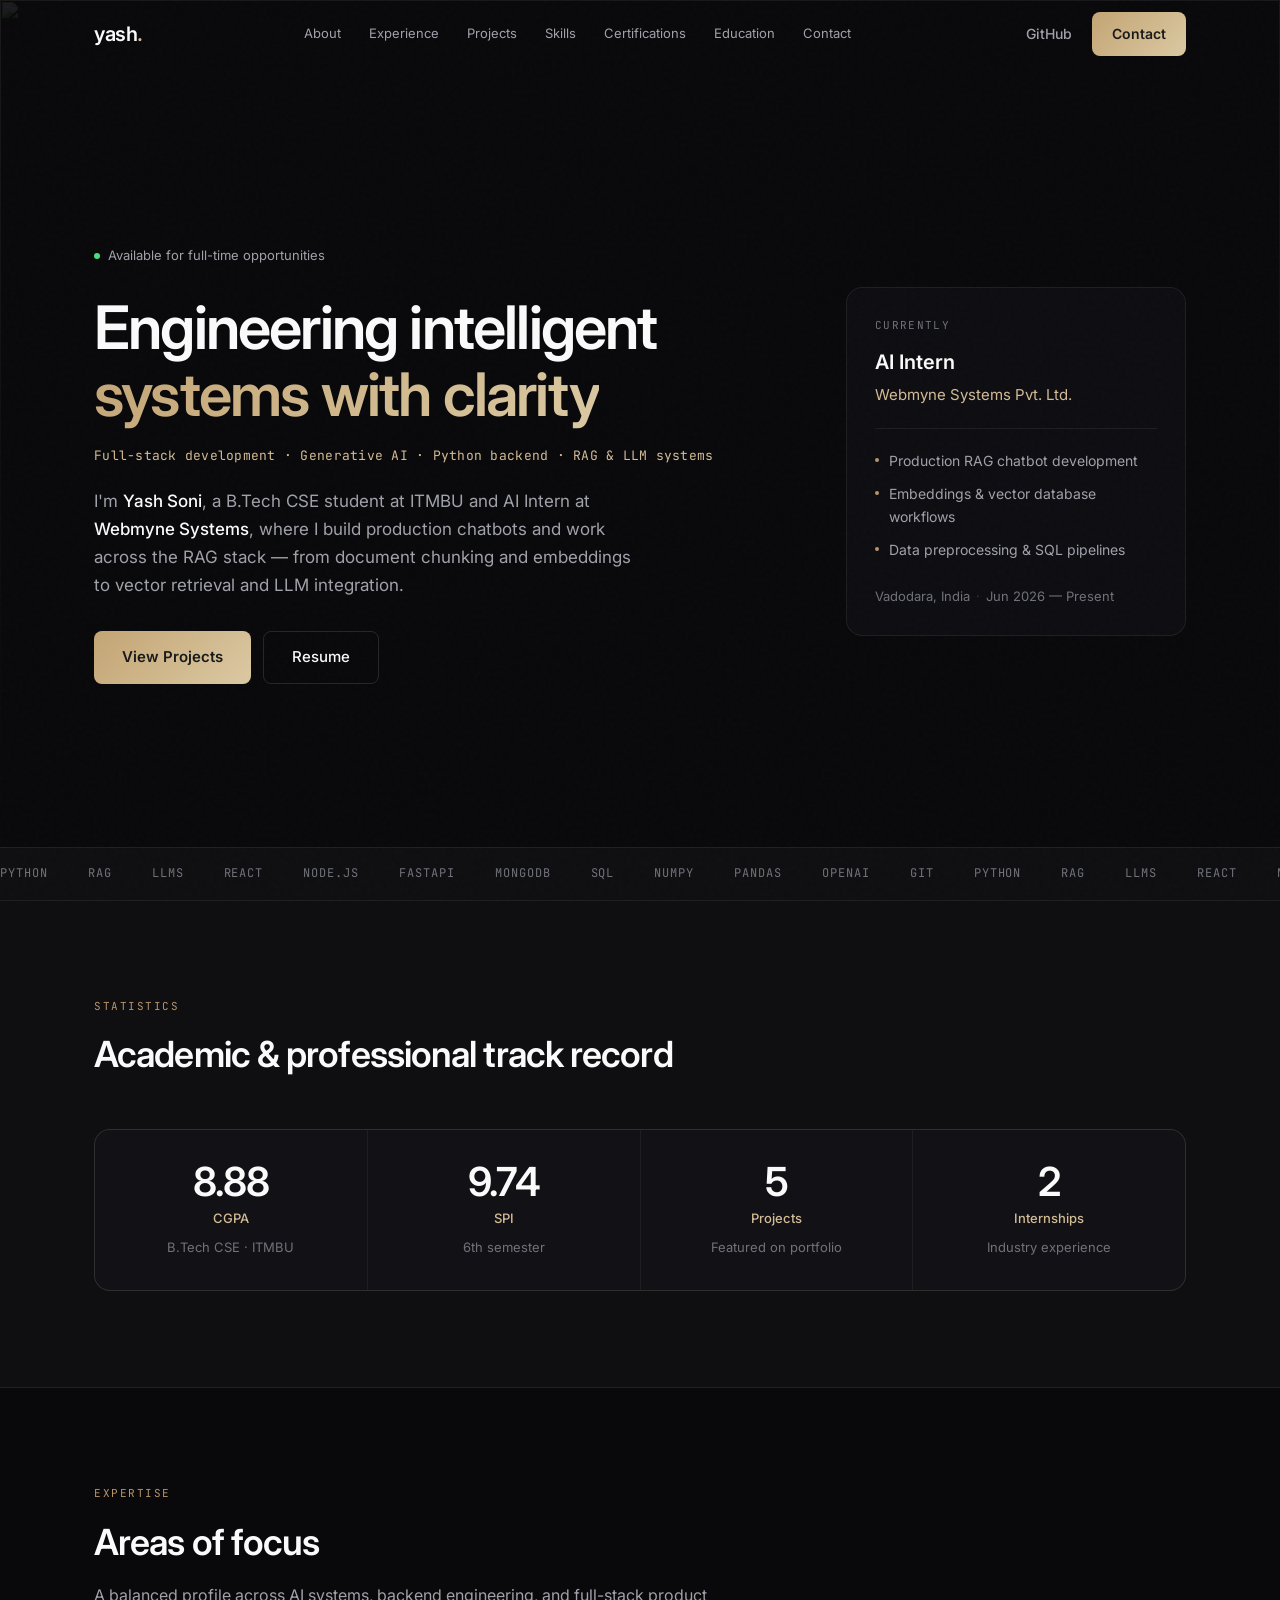
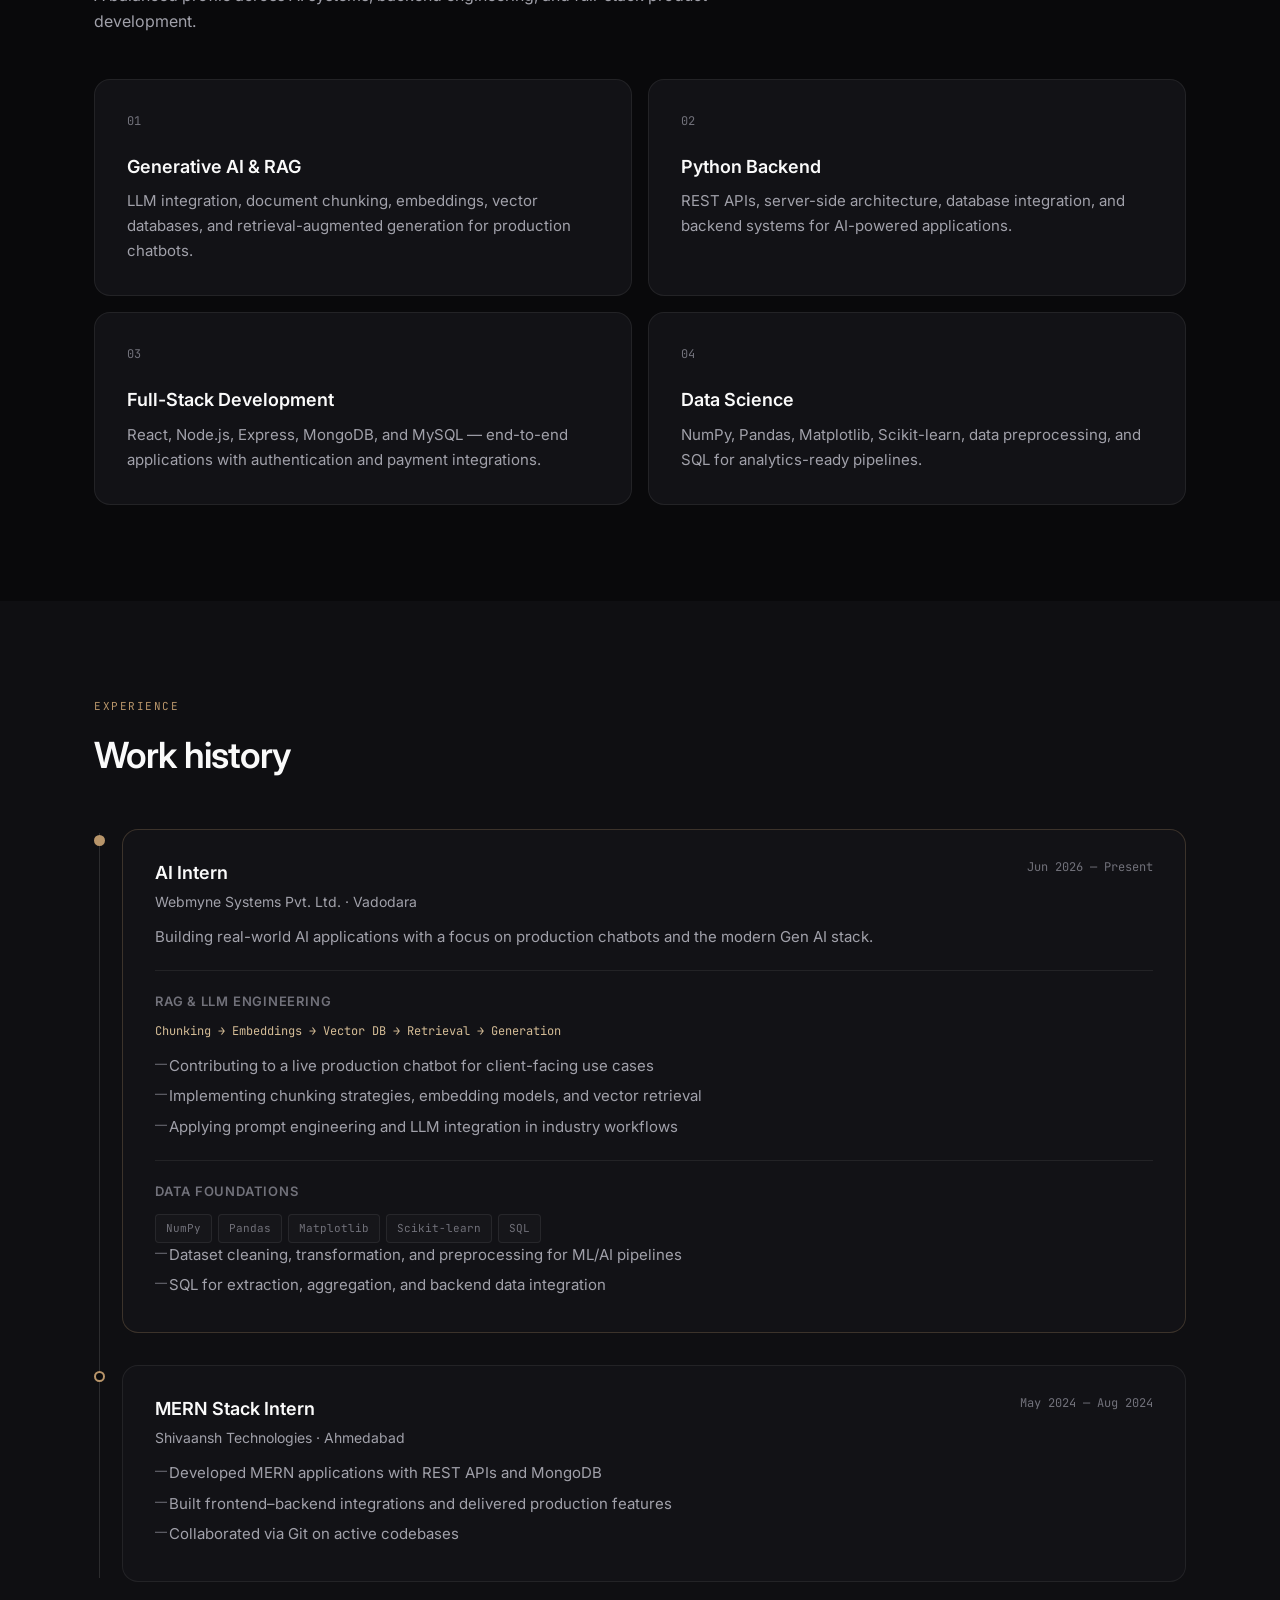
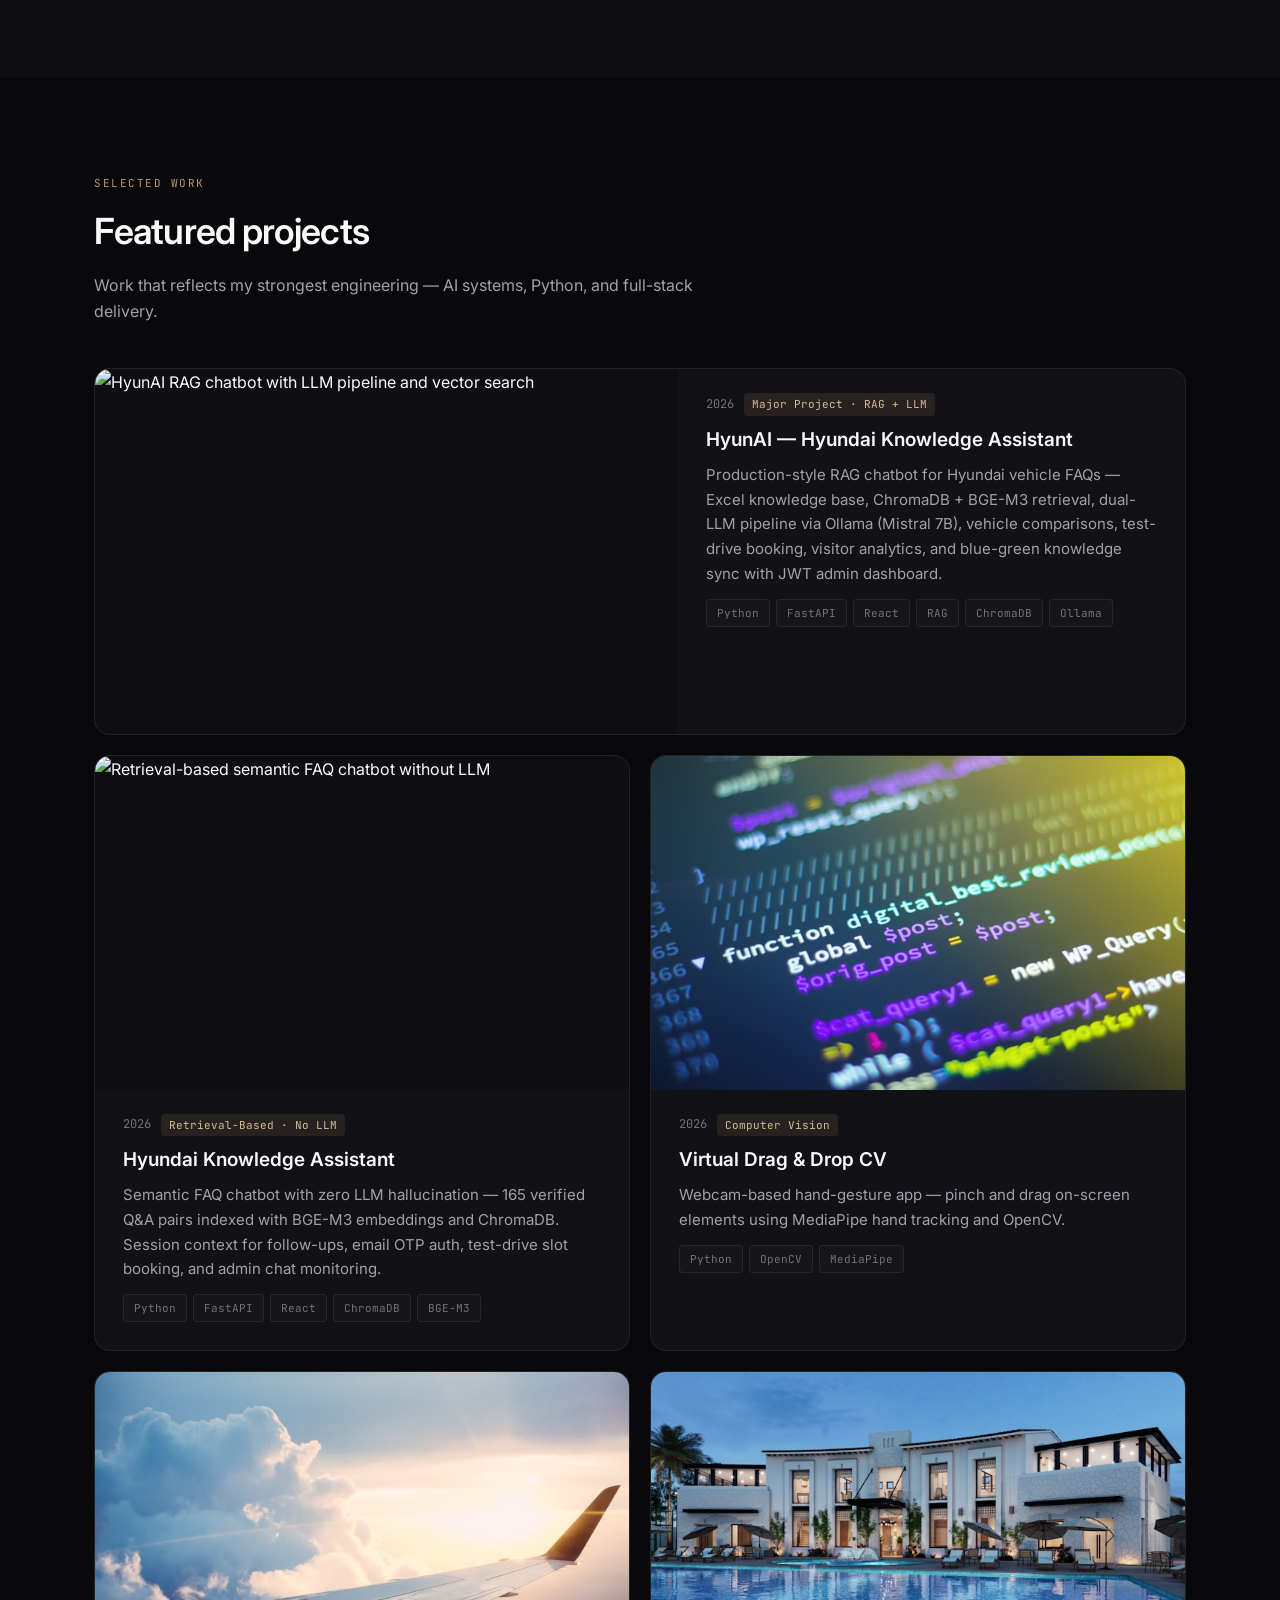
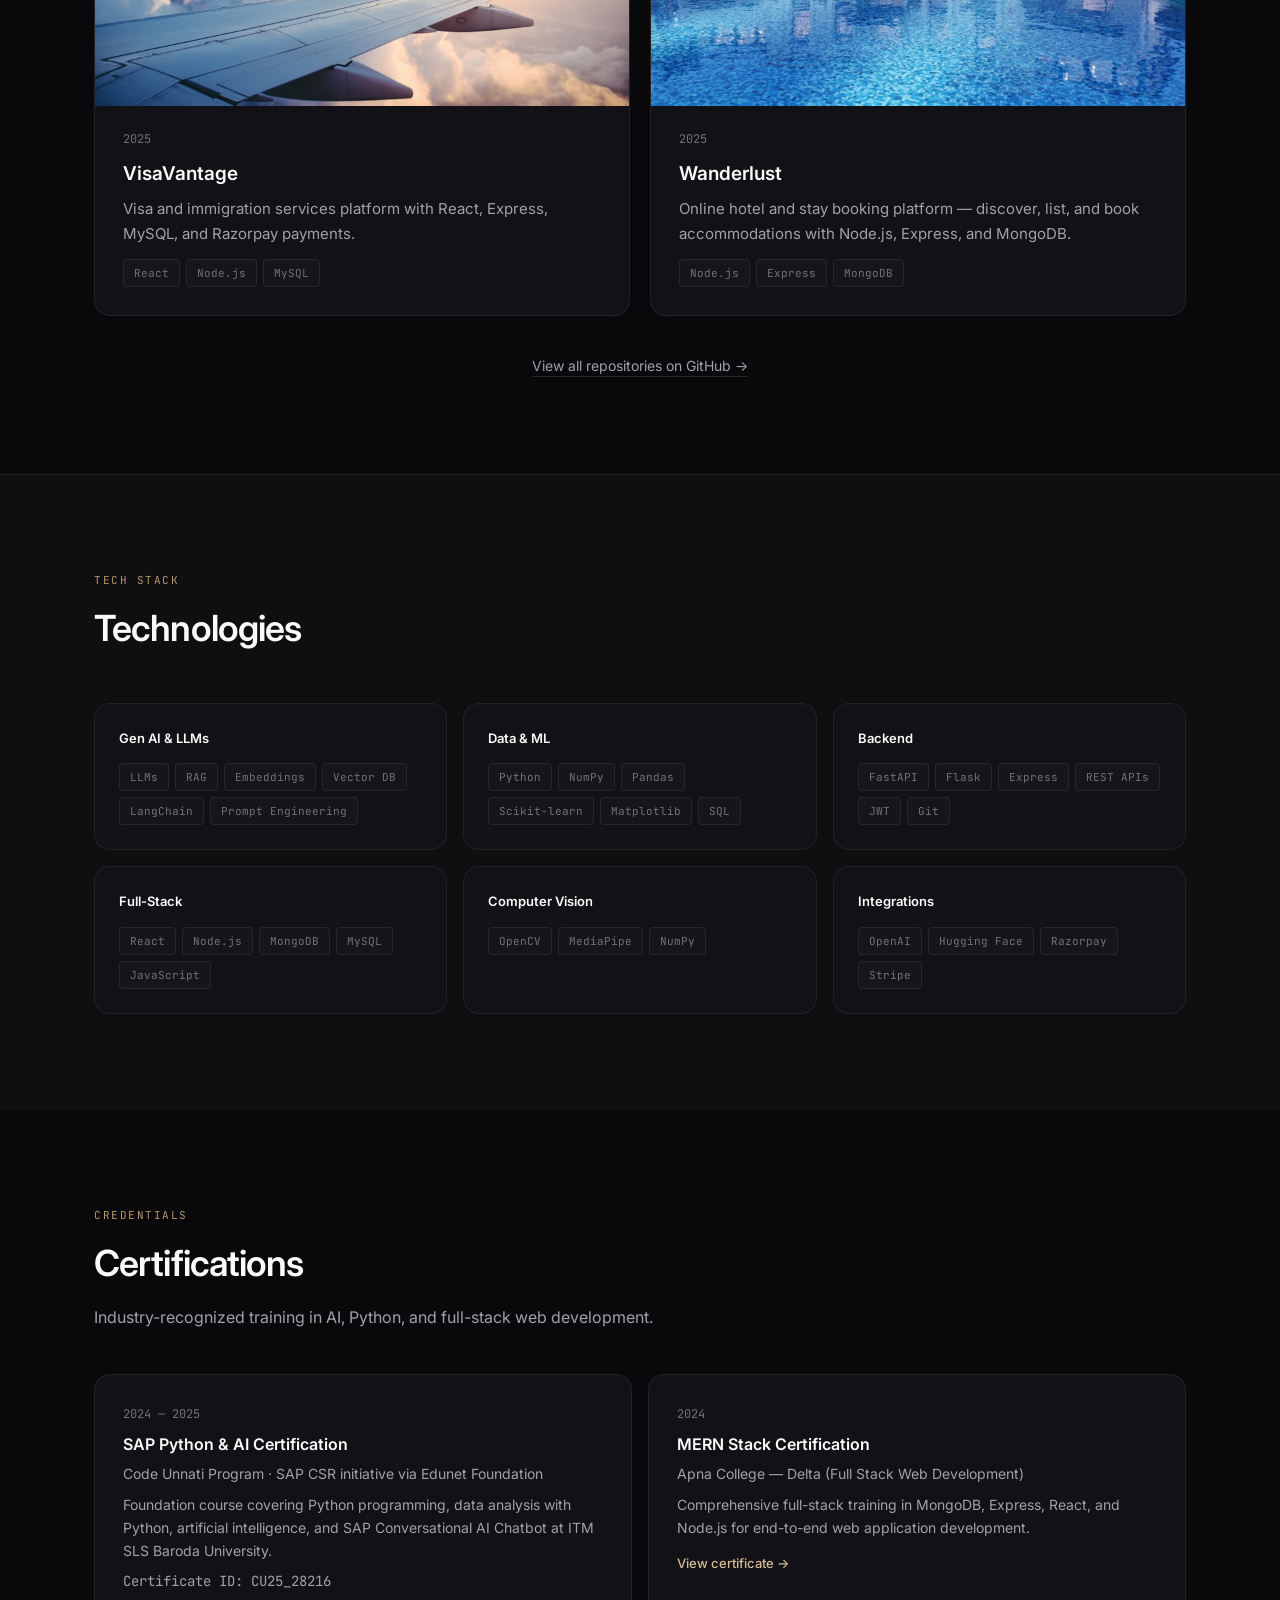
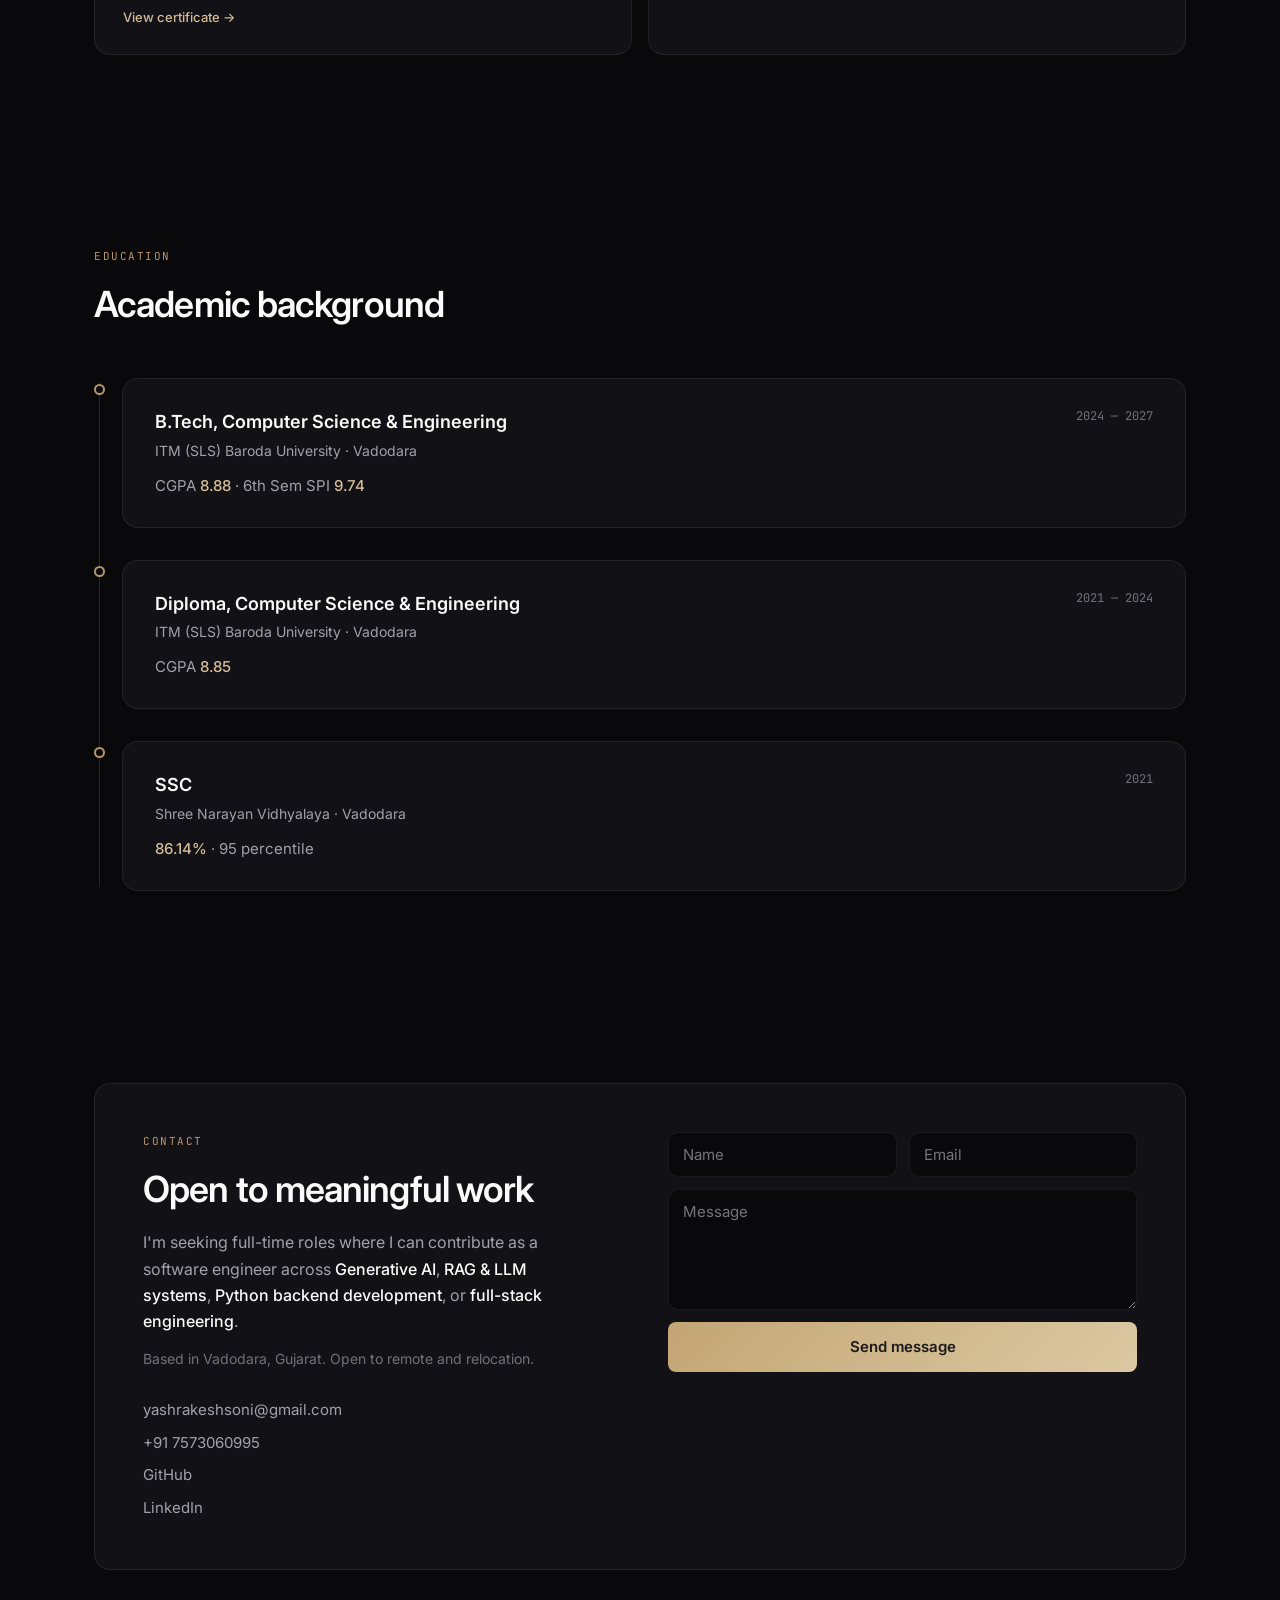
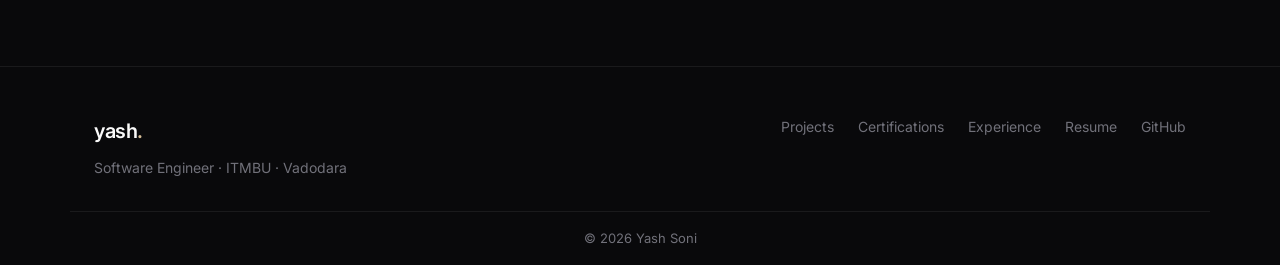
==== commit 23e55dbd: "Update portfolio website" ====
--- a/index.html
+++ b/index.html
@@ -23,6 +23,7 @@
         <a href="#experience">Experience</a>
         <a href="#projects">Projects</a>
         <a href="#skills">Skills</a>
+        <a href="#certifications">Certifications</a>
         <a href="#education">Education</a>
         <a href="#contact">Contact</a>
       </nav>
@@ -113,7 +114,7 @@
           <p>6th semester</p>
         </div>
         <div class="stat-card reveal">
-          <div class="stat-value" data-target="4">0</div>
+          <div class="stat-value" data-target="5">0</div>
           <div class="stat-unit">Projects</div>
           <p>Featured on portfolio</p>
         </div>
@@ -233,17 +234,34 @@
       <div class="projects-grid">
         <article class="project-card reveal is-featured">
           <div class="project-media">
-            <img src="assets/projects/chatbot.jpg" alt="Production RAG chatbot with AI neural network visualization" loading="lazy" width="900" height="563">
+            <img src="https://images.unsplash.com/photo-1677442136019-21780ecad995?w=900&q=80" alt="HyunAI RAG chatbot with LLM pipeline and vector search" loading="lazy" width="900" height="563">
           </div>
           <div class="project-info">
             <div class="project-meta">
               <span>2026</span>
-              <span class="badge">Live · Webmyne</span>
-            </div>
-            <h3>Production RAG Chatbot</h3>
-            <p>Client-facing AI chatbot with chunking, embeddings, vector search, and RAG for context-aware responses.</p>
+              <span class="badge">Major Project · RAG + LLM</span>
+            </div>
+            <h3>HyunAI — Hyundai Knowledge Assistant</h3>
+            <p>Production-style RAG chatbot for Hyundai vehicle FAQs — Excel knowledge base, ChromaDB + BGE-M3 retrieval, dual-LLM pipeline via Ollama (Mistral 7B), vehicle comparisons, test-drive booking, visitor analytics, and blue-green knowledge sync with JWT admin dashboard.</p>
             <div class="tag-row">
-              <span>Python</span><span>RAG</span><span>LLMs</span><span>Vector DB</span>
+              <span>Python</span><span>FastAPI</span><span>React</span><span>RAG</span><span>ChromaDB</span><span>Ollama</span>
+            </div>
+          </div>
+        </article>
+
+        <article class="project-card reveal">
+          <div class="project-media">
+            <img src="https://images.unsplash.com/photo-1535378918492-59cf0289ecf4?w=800&q=80" alt="Retrieval-based semantic FAQ chatbot without LLM" loading="lazy" width="800" height="500">
+          </div>
+          <div class="project-info">
+            <div class="project-meta">
+              <span>2026</span>
+              <span class="badge">Retrieval-Based · No LLM</span>
+            </div>
+            <h3>Hyundai Knowledge Assistant</h3>
+            <p>Semantic FAQ chatbot with zero LLM hallucination — 165 verified Q&amp;A pairs indexed with BGE-M3 embeddings and ChromaDB. Session context for follow-ups, email OTP auth, test-drive slot booking, and admin chat monitoring.</p>
+            <div class="tag-row">
+              <span>Python</span><span>FastAPI</span><span>React</span><span>ChromaDB</span><span>BGE-M3</span>
             </div>
           </div>
         </article>
@@ -325,6 +343,34 @@
           <h4>Integrations</h4>
           <div class="tag-row"><span>OpenAI</span><span>Hugging Face</span><span>Razorpay</span><span>Stripe</span></div>
         </div>
+      </div>
+    </div>
+  </section>
+
+  <section class="certifications section" id="certifications">
+    <div class="container">
+      <div class="section-head reveal">
+        <span class="section-label">CREDENTIALS</span>
+        <h2 class="section-title">Certifications</h2>
+        <p class="section-desc">Industry-recognized training in AI, Python, and full-stack web development.</p>
+      </div>
+
+      <div class="cert-grid">
+        <article class="cert-card reveal">
+          <span class="cert-year">2024 — 2025</span>
+          <h4>SAP Python &amp; AI Certification</h4>
+          <p class="cert-issuer">Code Unnati Program · SAP CSR initiative via Edunet Foundation</p>
+          <p>Foundation course covering Python programming, data analysis with Python, artificial intelligence, and SAP Conversational AI Chatbot at ITM SLS Baroda University.</p>
+          <p class="cert-id">Certificate ID: CU25_28216</p>
+          <a href="assets/certificates/SAP-AI-Python-Certificate.pdf" class="cert-link" target="_blank" rel="noopener">View certificate →</a>
+        </article>
+        <article class="cert-card reveal">
+          <span class="cert-year">2024</span>
+          <h4>MERN Stack Certification</h4>
+          <p class="cert-issuer">Apna College — Delta (Full Stack Web Development)</p>
+          <p>Comprehensive full-stack training in MongoDB, Express, React, and Node.js for end-to-end web application development.</p>
+          <a href="assets/certificates/MERN-Stack-Certificate.pdf" class="cert-link" target="_blank" rel="noopener">View certificate →</a>
+        </article>
       </div>
     </div>
   </section>
@@ -375,19 +421,6 @@
             </header>
             <p class="timeline-score"><strong>86.14%</strong> · 95 percentile</p>
           </div>
-        </article>
-      </div>
-
-      <div class="cert-grid reveal">
-        <article class="cert-card">
-          <span class="cert-year">2025</span>
-          <h4>SAP Python &amp; AI Certification</h4>
-          <p>Python and AI fundamentals for applied development.</p>
-        </article>
-        <article class="cert-card">
-          <span class="cert-year">2024</span>
-          <h4>MERN Stack Certification</h4>
-          <p>Apna College — MongoDB, Express, React, Node.js.</p>
         </article>
       </div>
     </div>
@@ -432,6 +465,7 @@
       </div>
       <div class="footer-links">
         <a href="#projects">Projects</a>
+        <a href="#certifications">Certifications</a>
         <a href="#experience">Experience</a>
         <a href="assets/Yash_Resume.pdf" download>Resume</a>
         <a href="https://github.com/yashsoni2704" target="_blank" rel="noopener">GitHub</a>
--- a/css/styles.css
+++ b/css/styles.css
@@ -515,6 +515,27 @@
 }
 .cert-card h4 { font-size: 1rem; font-weight: 600; margin: 6px 0 4px; }
 .cert-card p { font-size: 0.875rem; color: var(--text-secondary); }
+.cert-issuer {
+  font-size: 0.8125rem;
+  color: var(--accent-soft);
+  margin-bottom: 8px;
+}
+.cert-id {
+  font-family: var(--mono);
+  font-size: 0.75rem;
+  color: var(--text-muted);
+  margin-top: 8px;
+}
+.cert-link {
+  display: inline-block;
+  margin-top: 14px;
+  font-size: 0.8125rem;
+  font-weight: 500;
+  color: var(--accent-soft);
+  transition: color 0.2s;
+}
+.cert-link:hover { color: var(--text); }
+.certifications .cert-grid { margin-top: 0; }
 
 /* ===== Contact ===== */
 .contact-wrap {
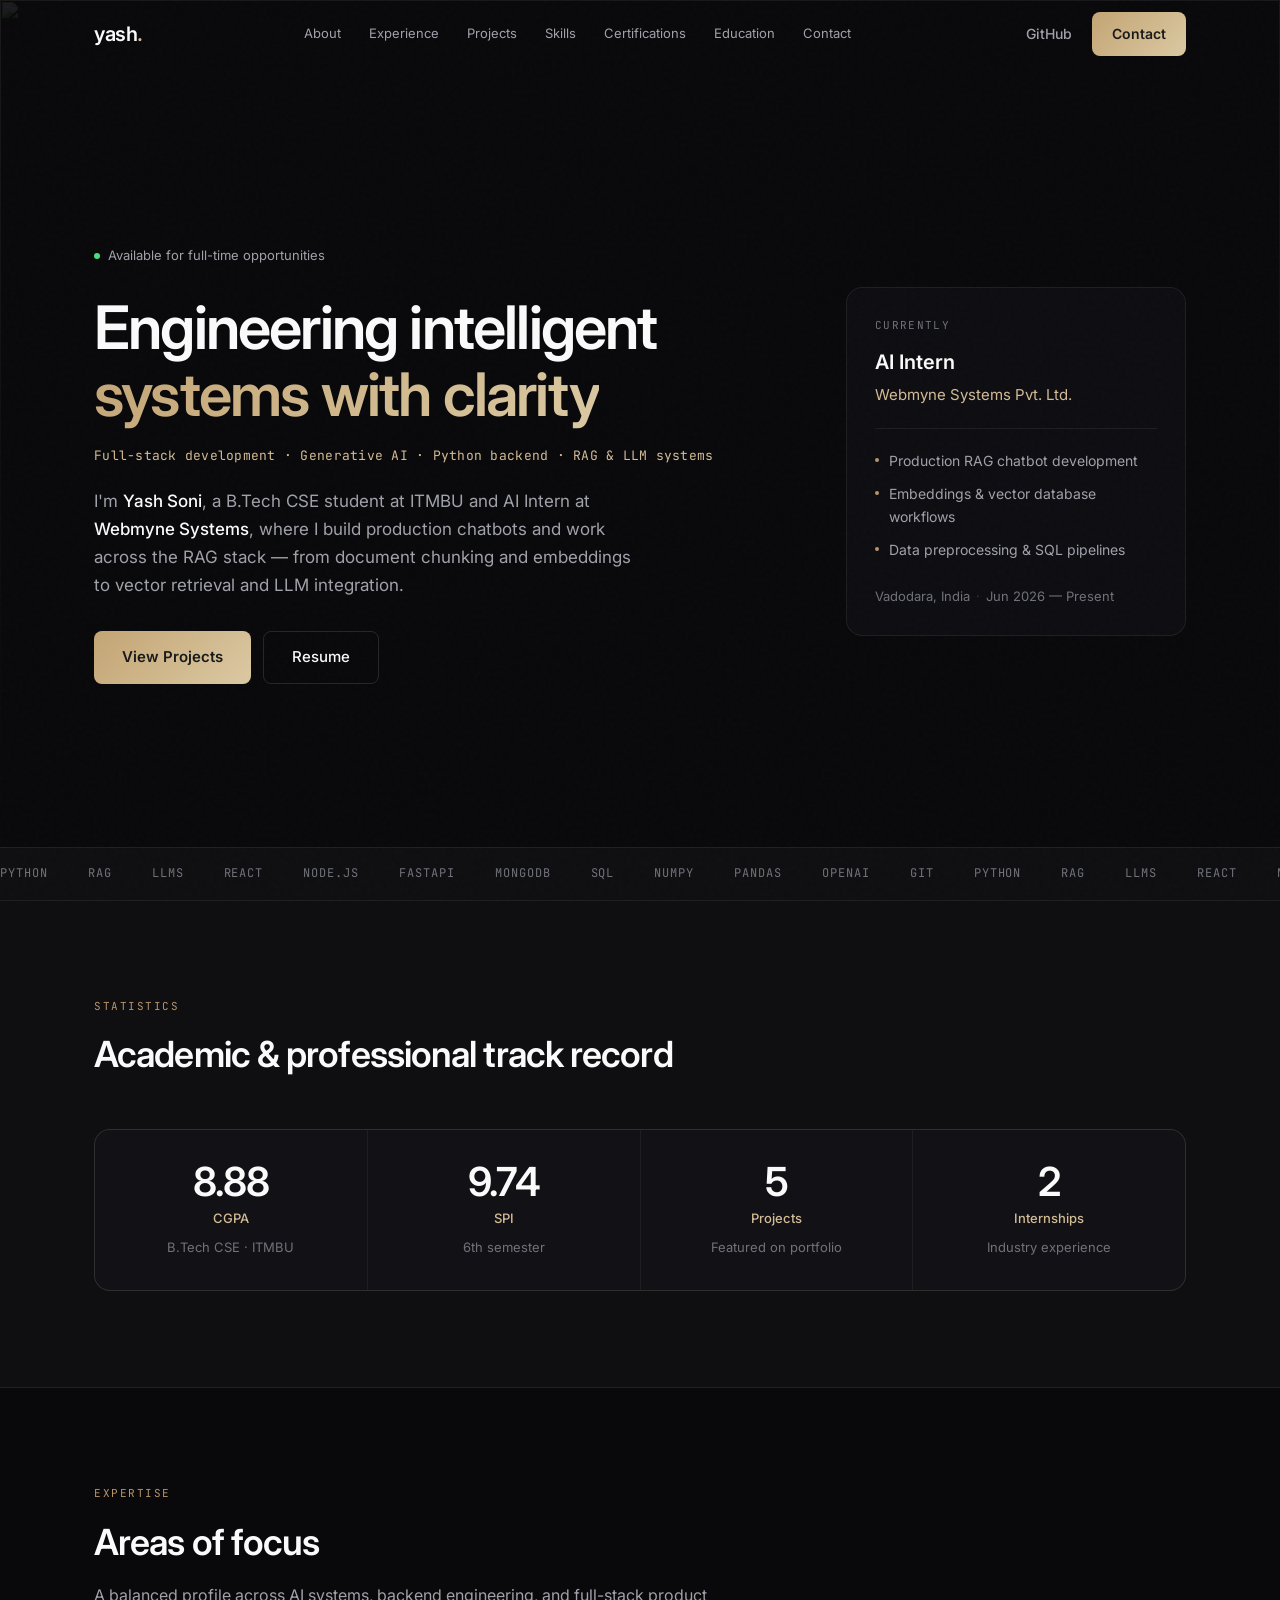
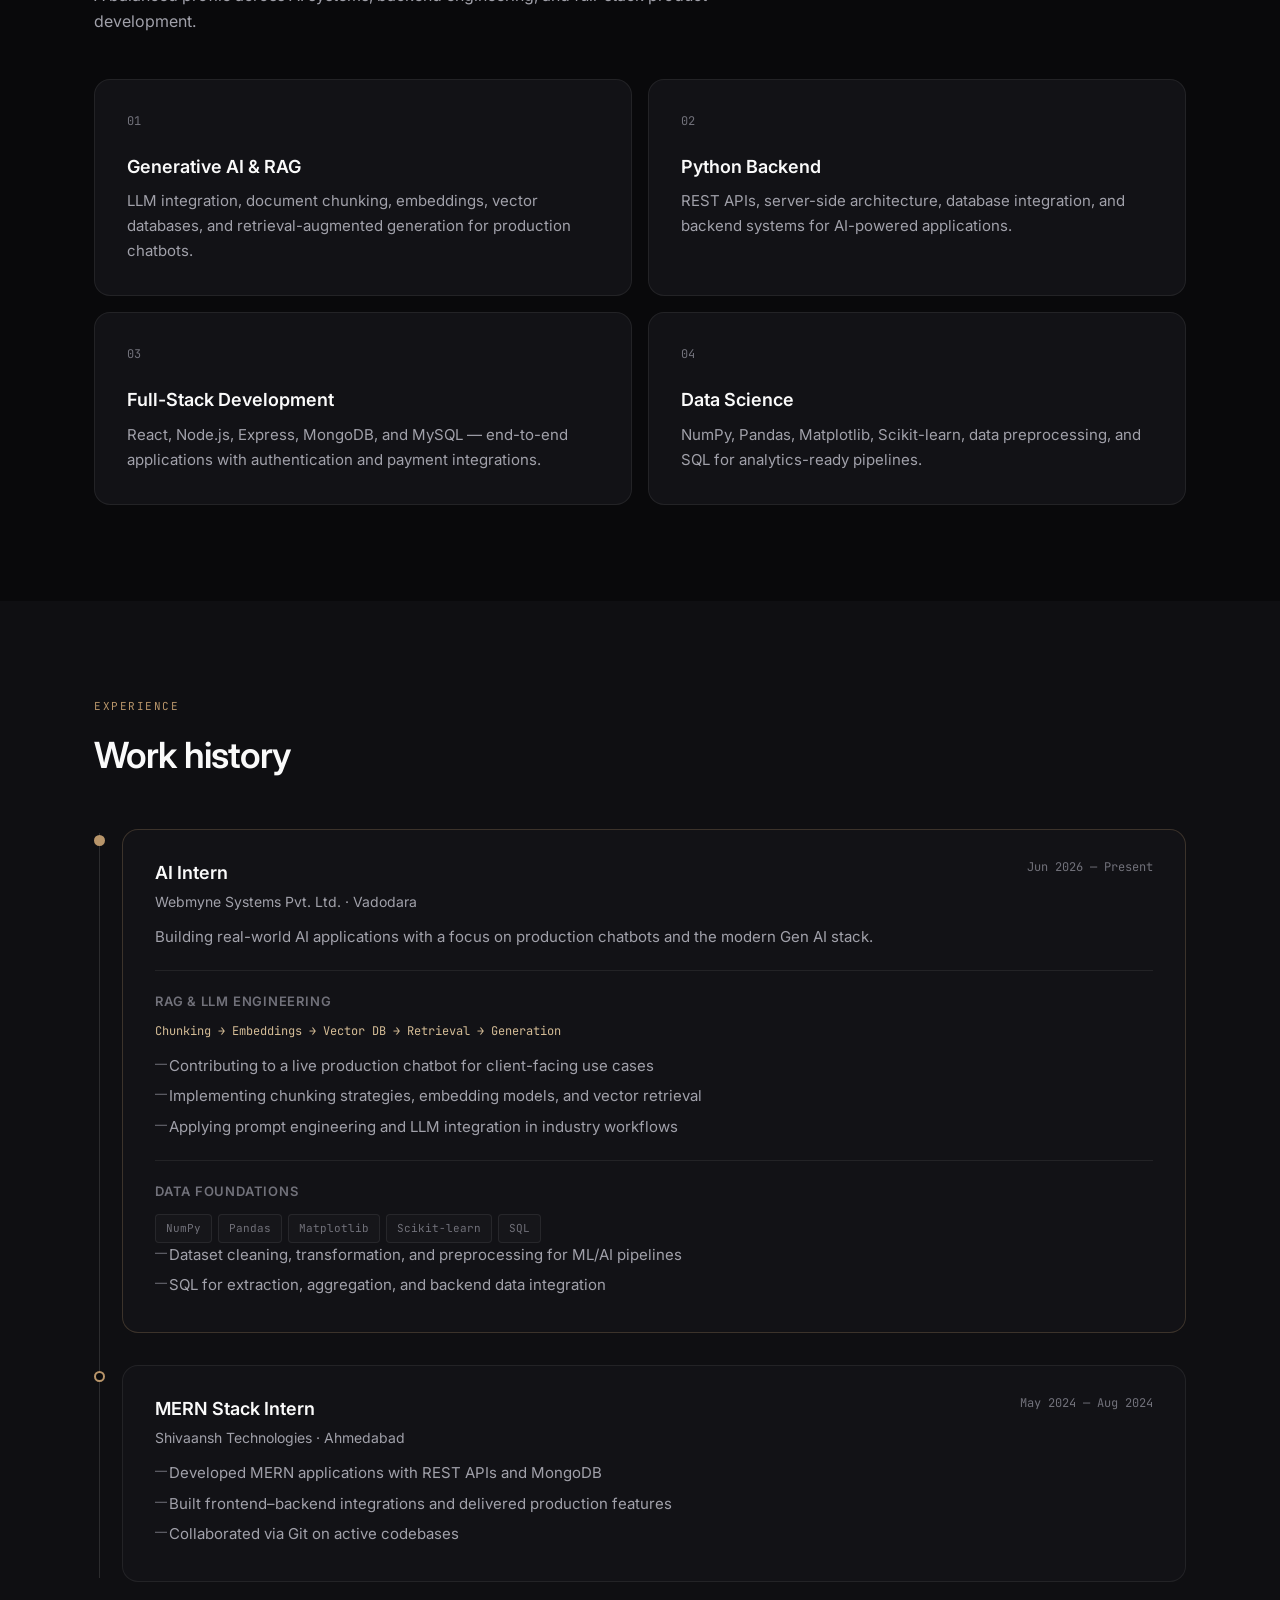
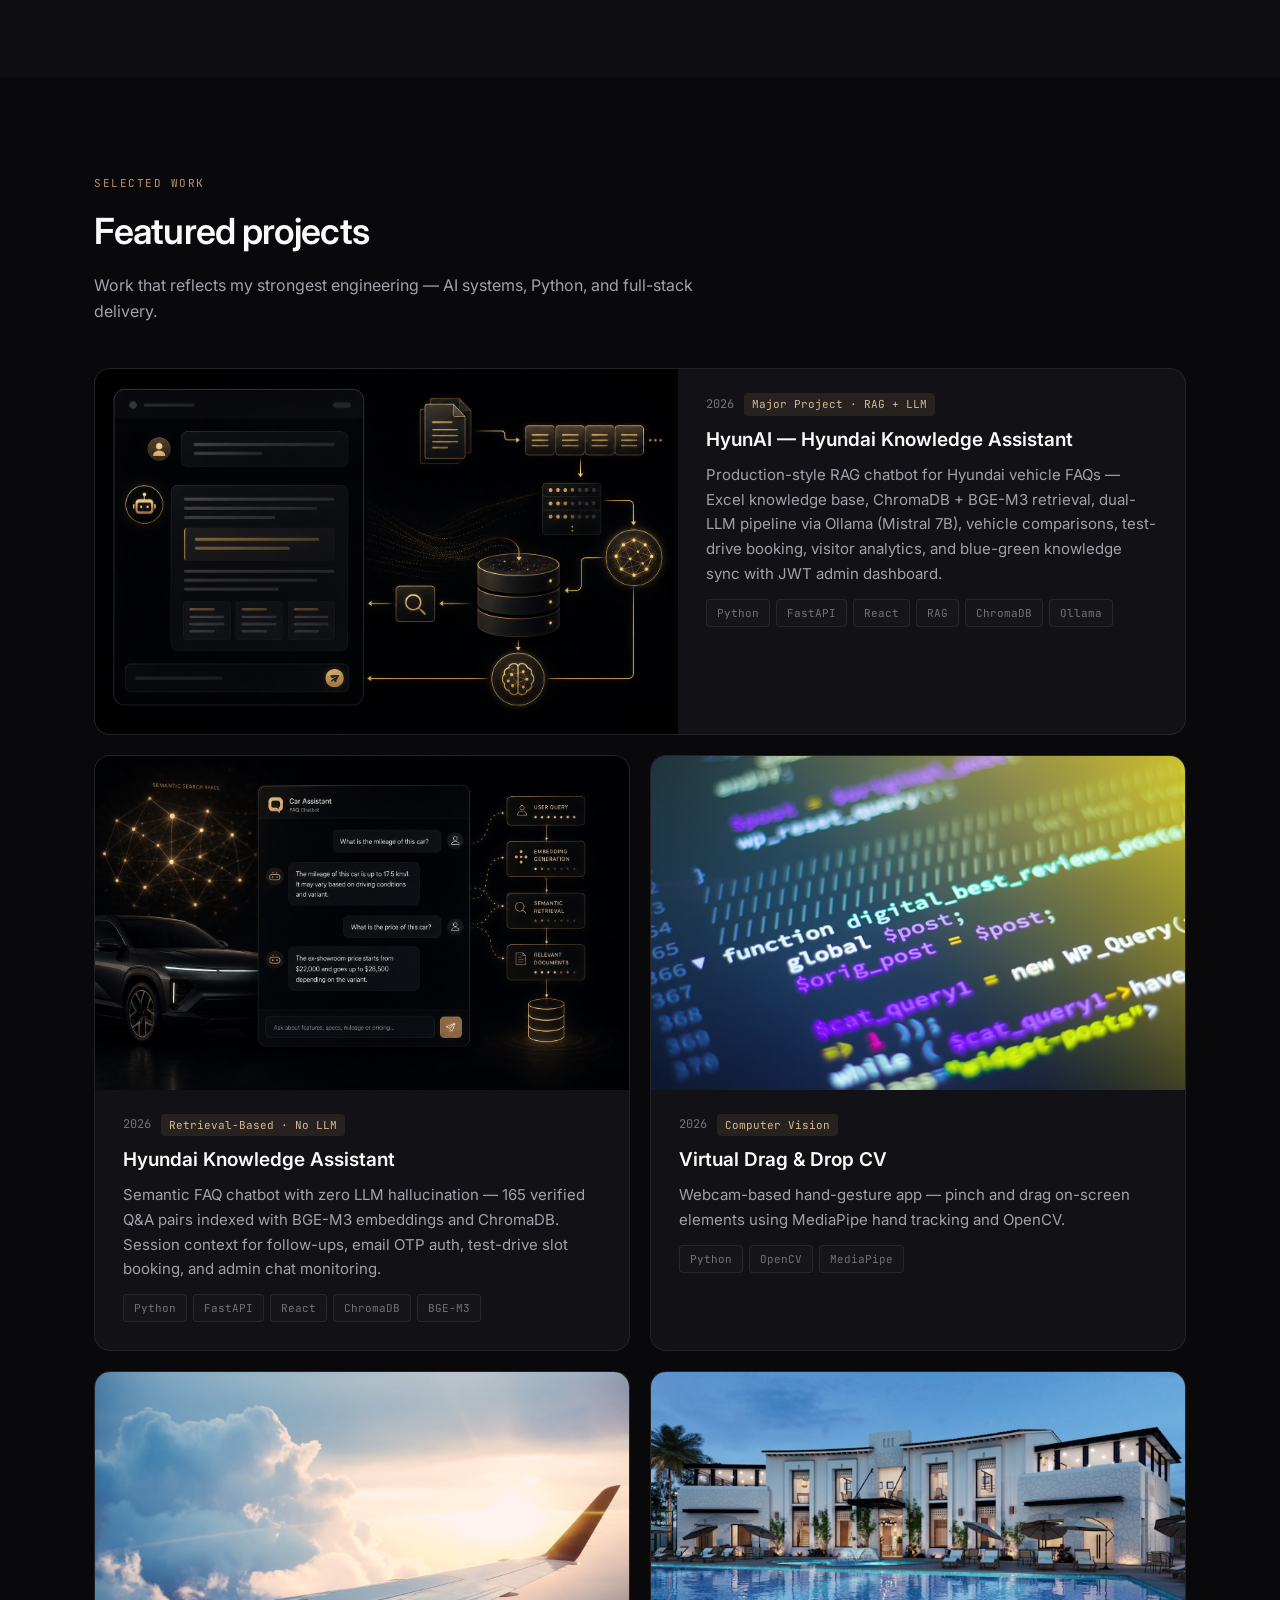
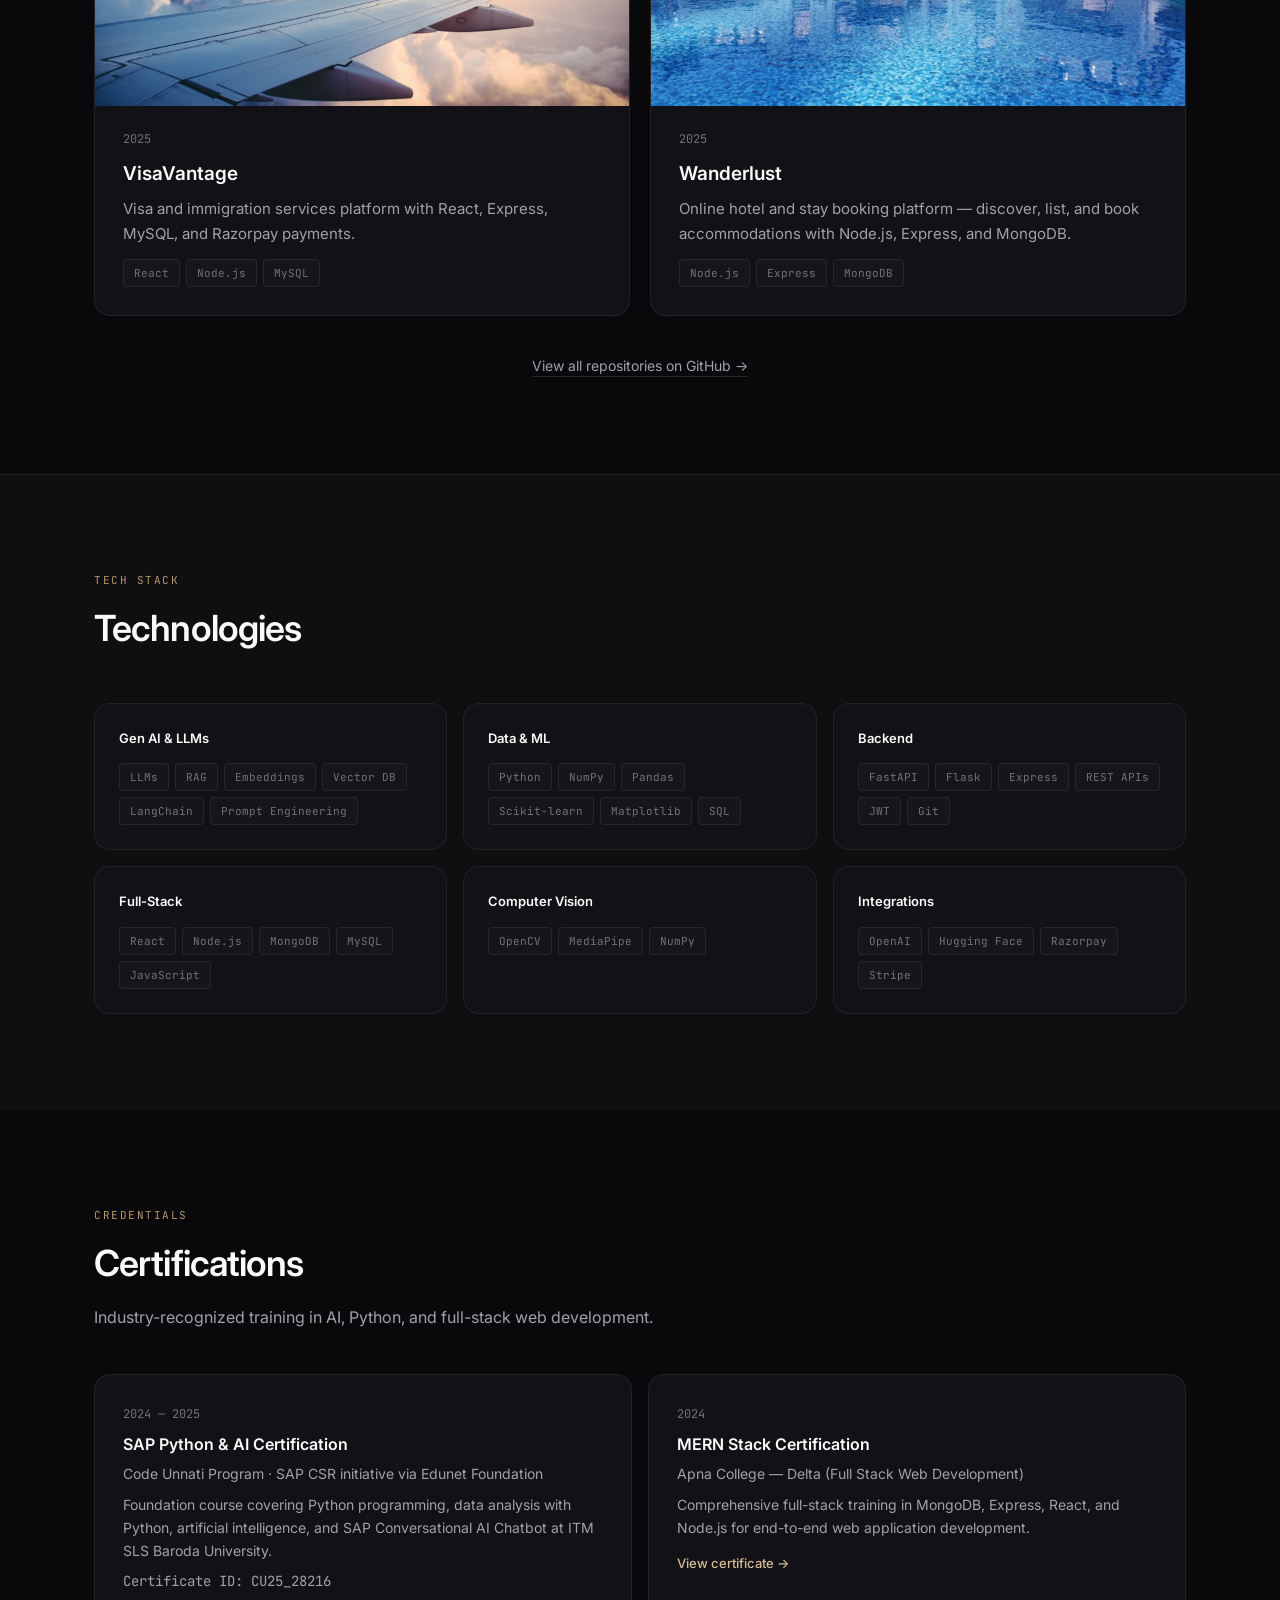
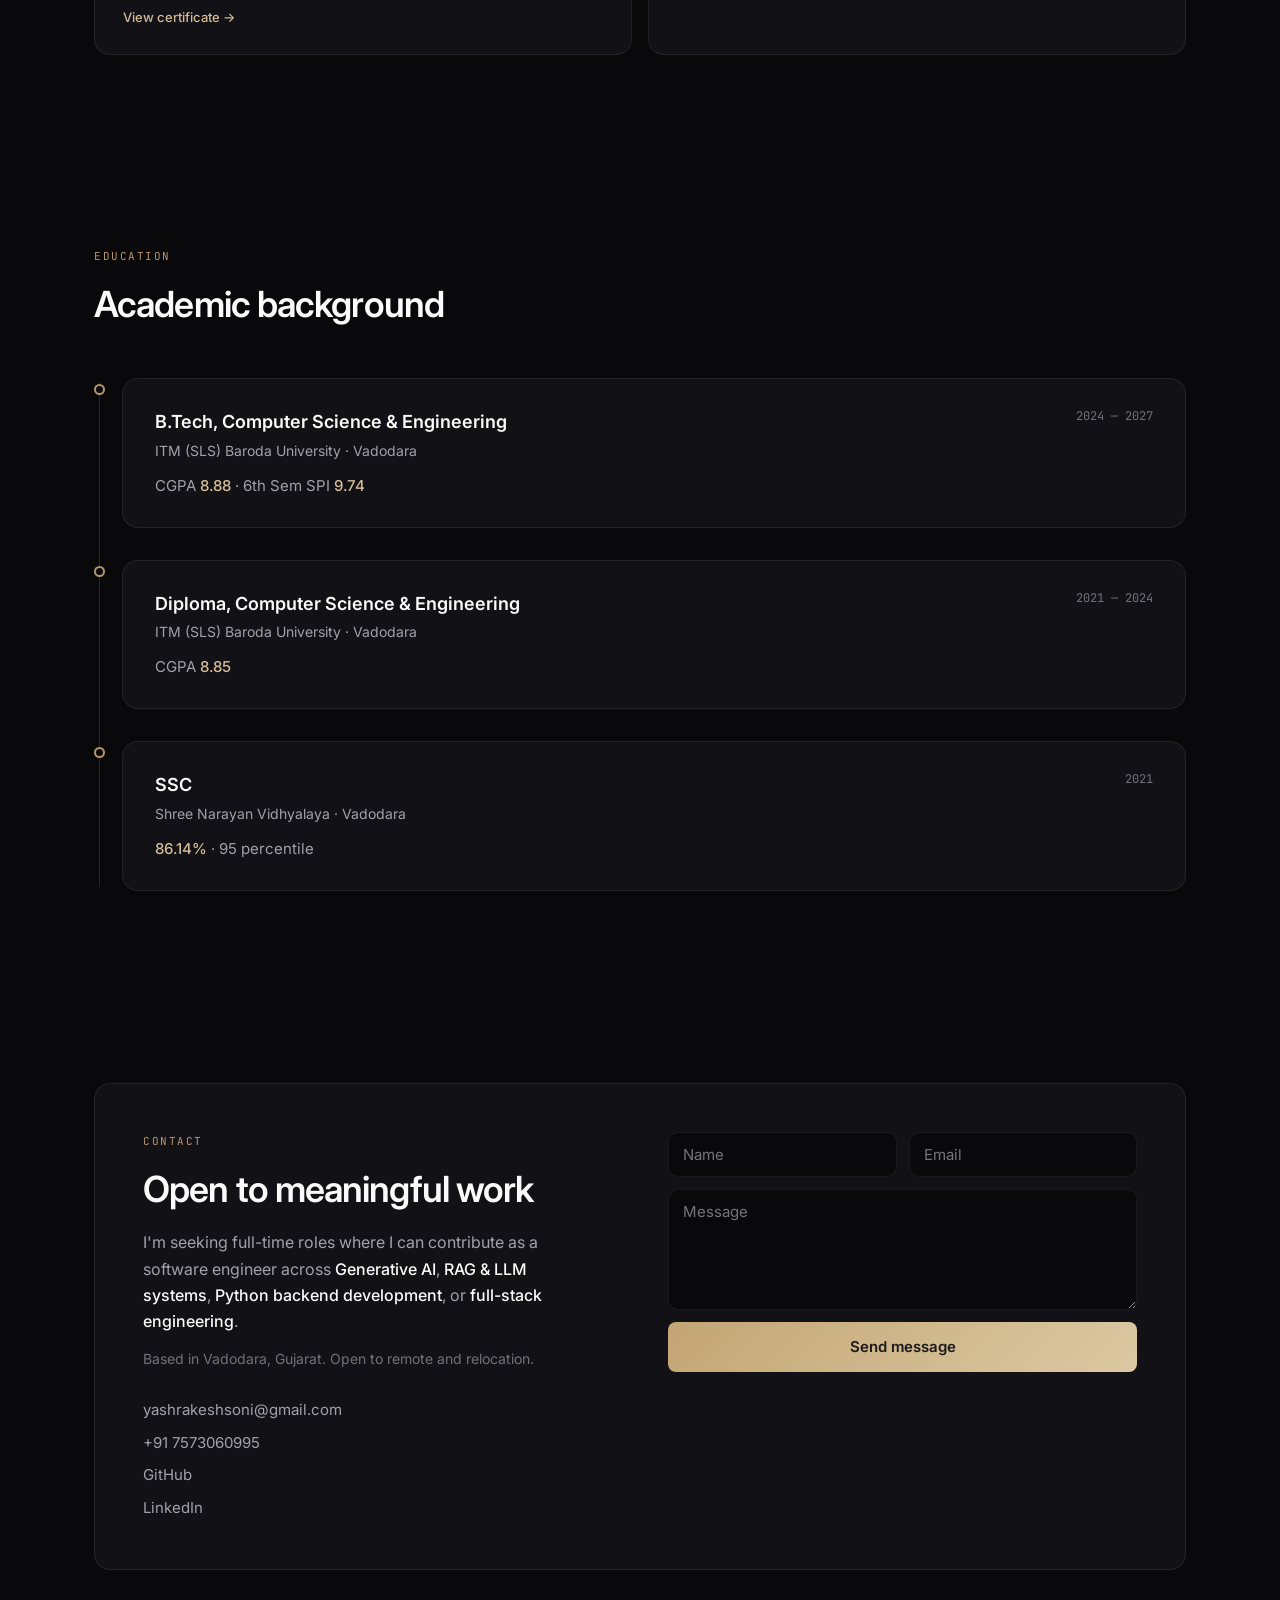
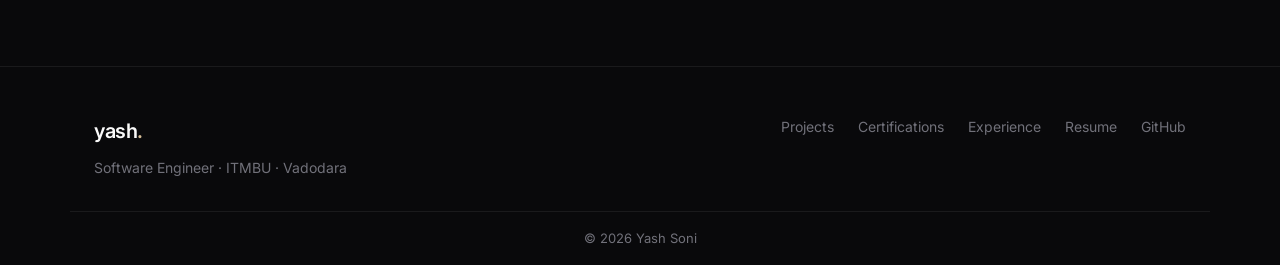
==== commit 103d358f: "addition" ====
--- a/index.html
+++ b/index.html
@@ -234,7 +234,7 @@
       <div class="projects-grid">
         <article class="project-card reveal is-featured">
           <div class="project-media">
-            <img src="https://images.unsplash.com/photo-1677442136019-21780ecad995?w=900&q=80" alt="HyunAI RAG chatbot with LLM pipeline and vector search" loading="lazy" width="900" height="563">
+            <img src="assets/projects/hyunai.jpg" alt="HyunAI RAG chatbot with LLM pipeline and vector search" loading="lazy" width="900" height="563">
           </div>
           <div class="project-info">
             <div class="project-meta">
@@ -251,7 +251,7 @@
 
         <article class="project-card reveal">
           <div class="project-media">
-            <img src="https://images.unsplash.com/photo-1535378918492-59cf0289ecf4?w=800&q=80" alt="Retrieval-based semantic FAQ chatbot without LLM" loading="lazy" width="800" height="500">
+            <img src="assets/projects/hyundai-faq.jpg" alt="Retrieval-based semantic FAQ chatbot without LLM" loading="lazy" width="800" height="500">
           </div>
           <div class="project-info">
             <div class="project-meta">
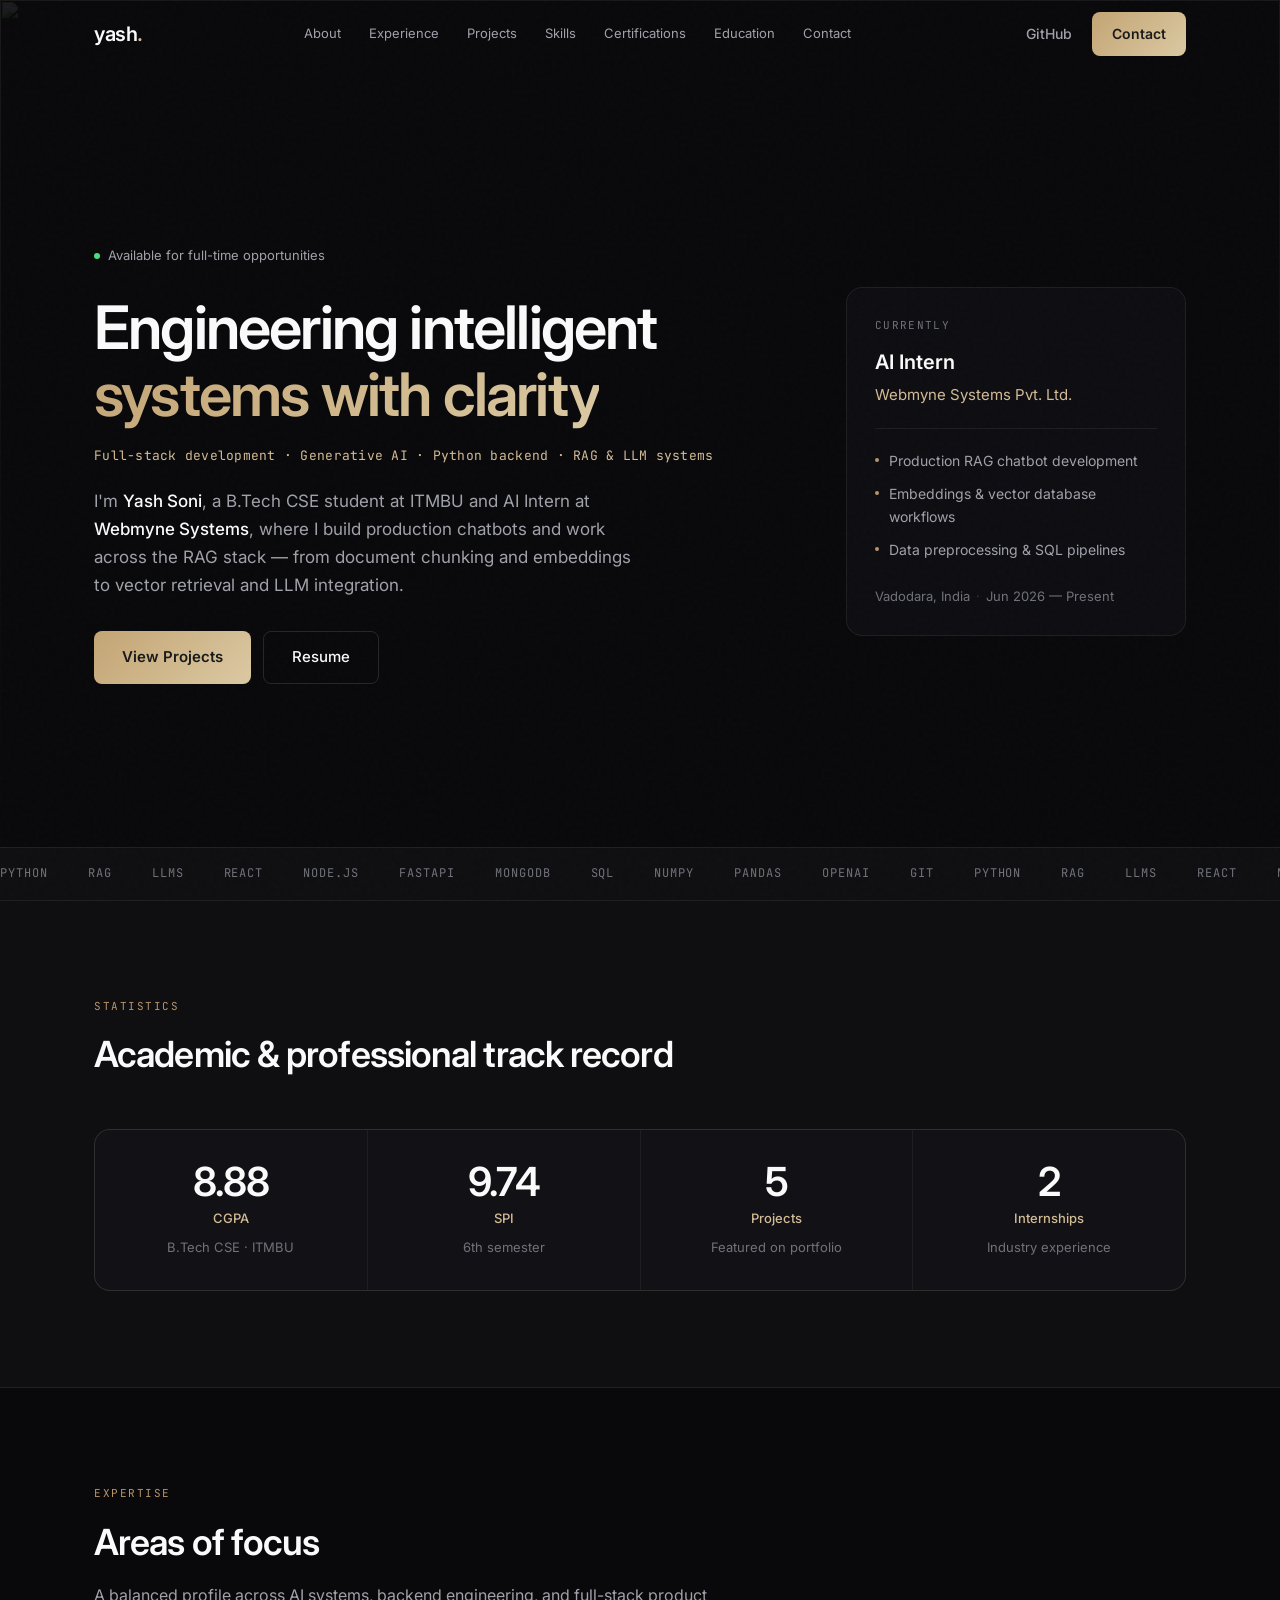
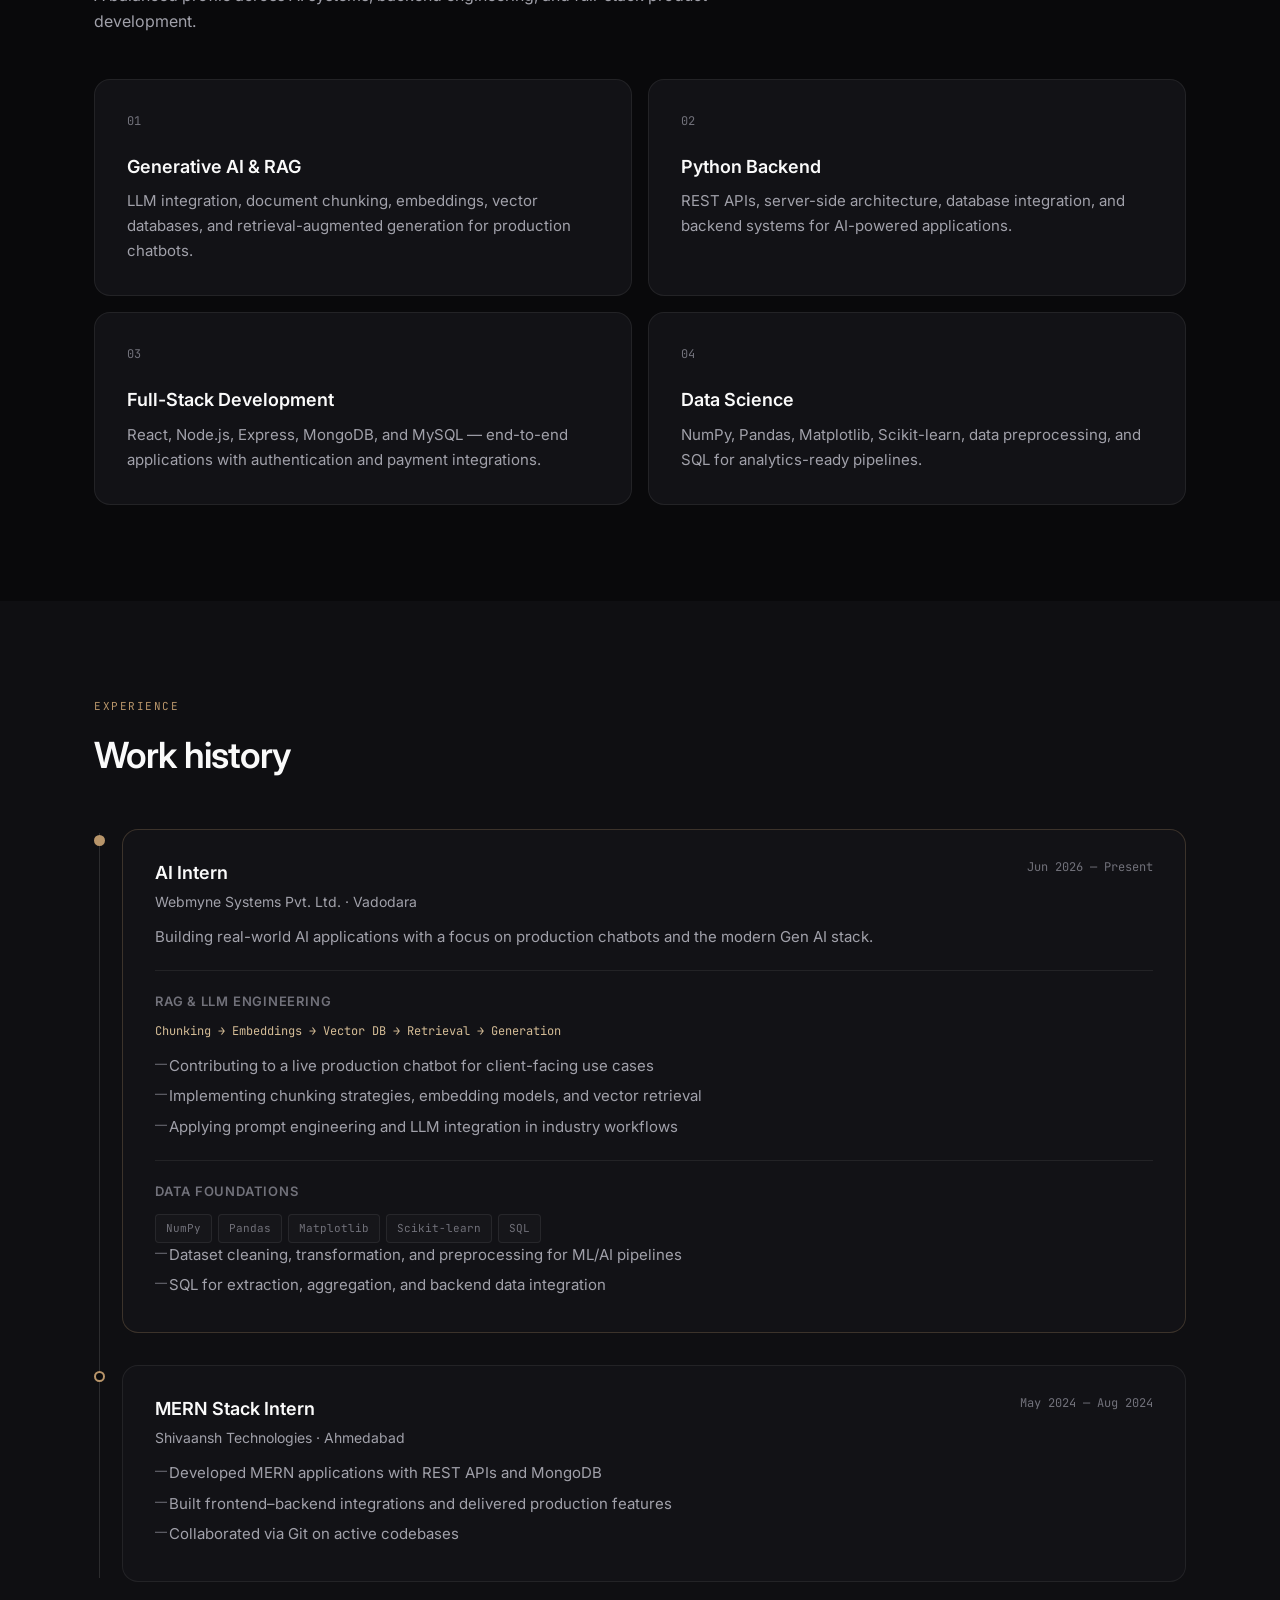
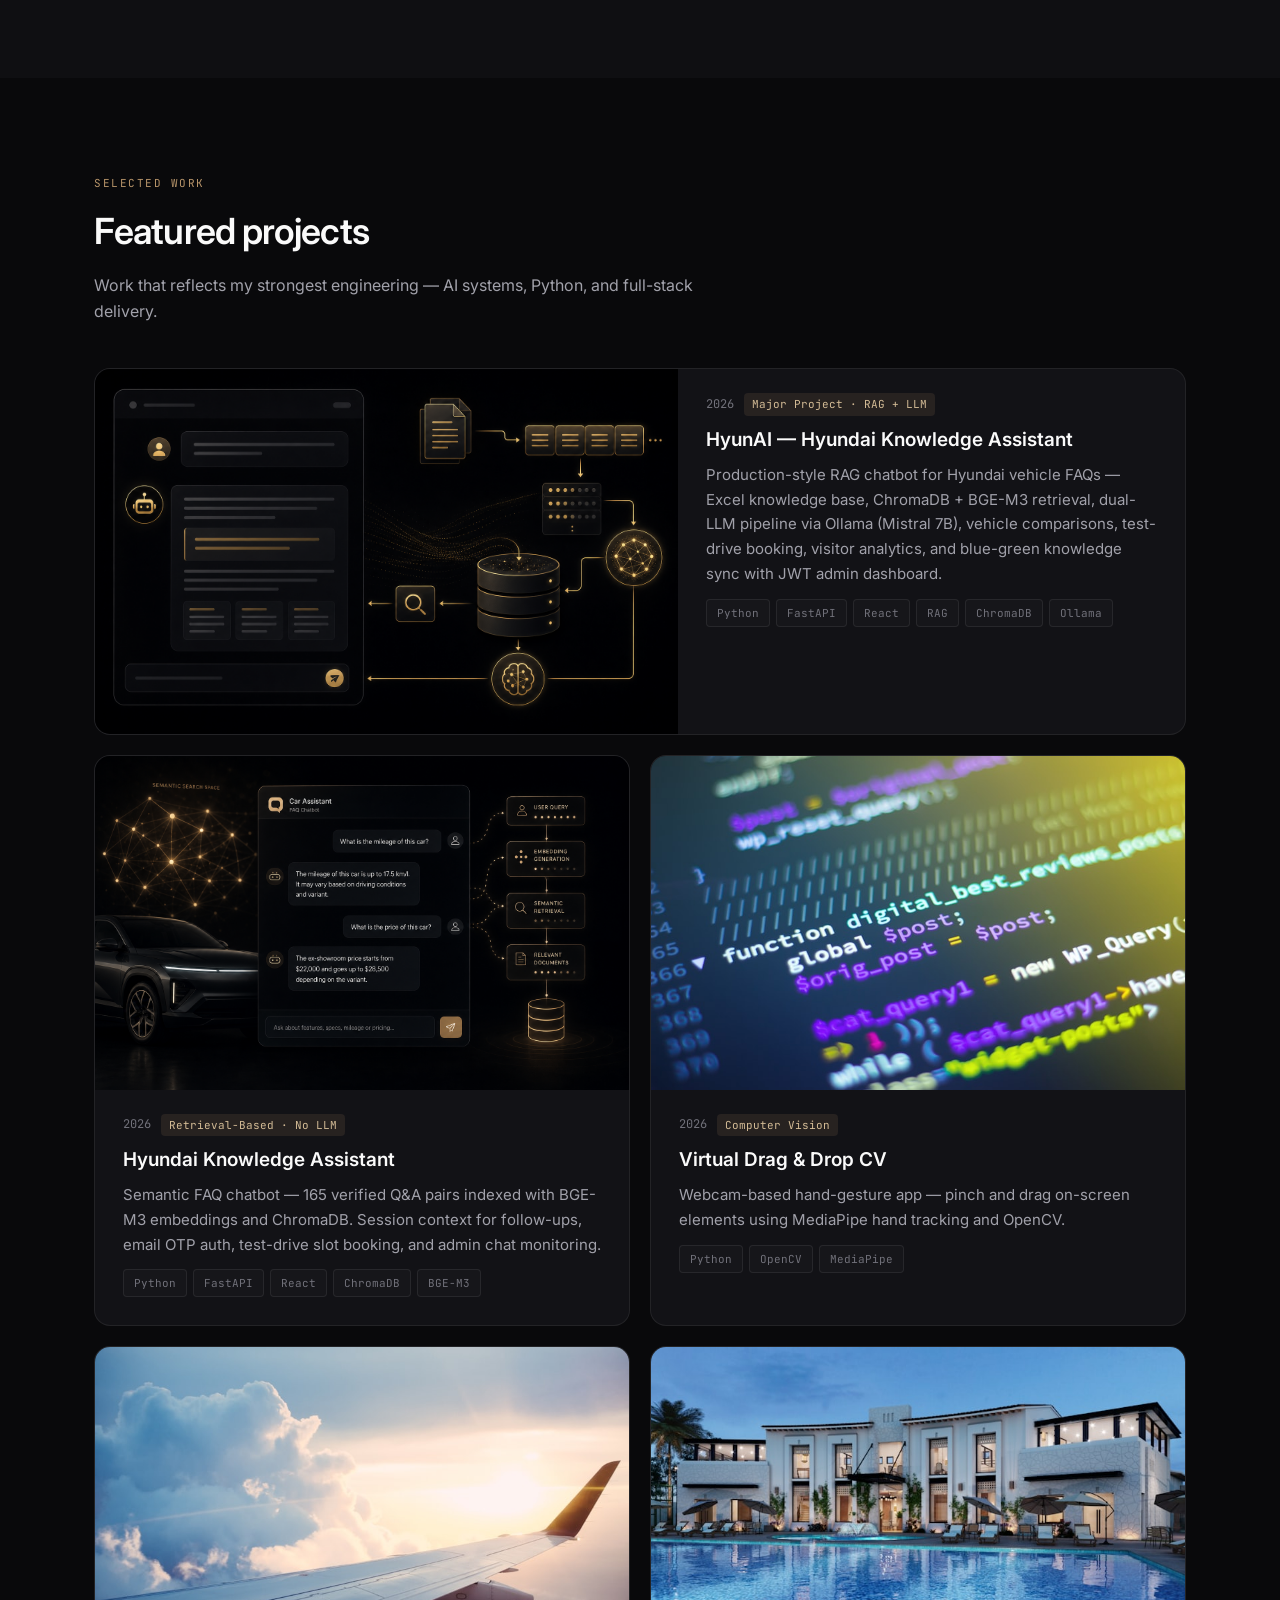
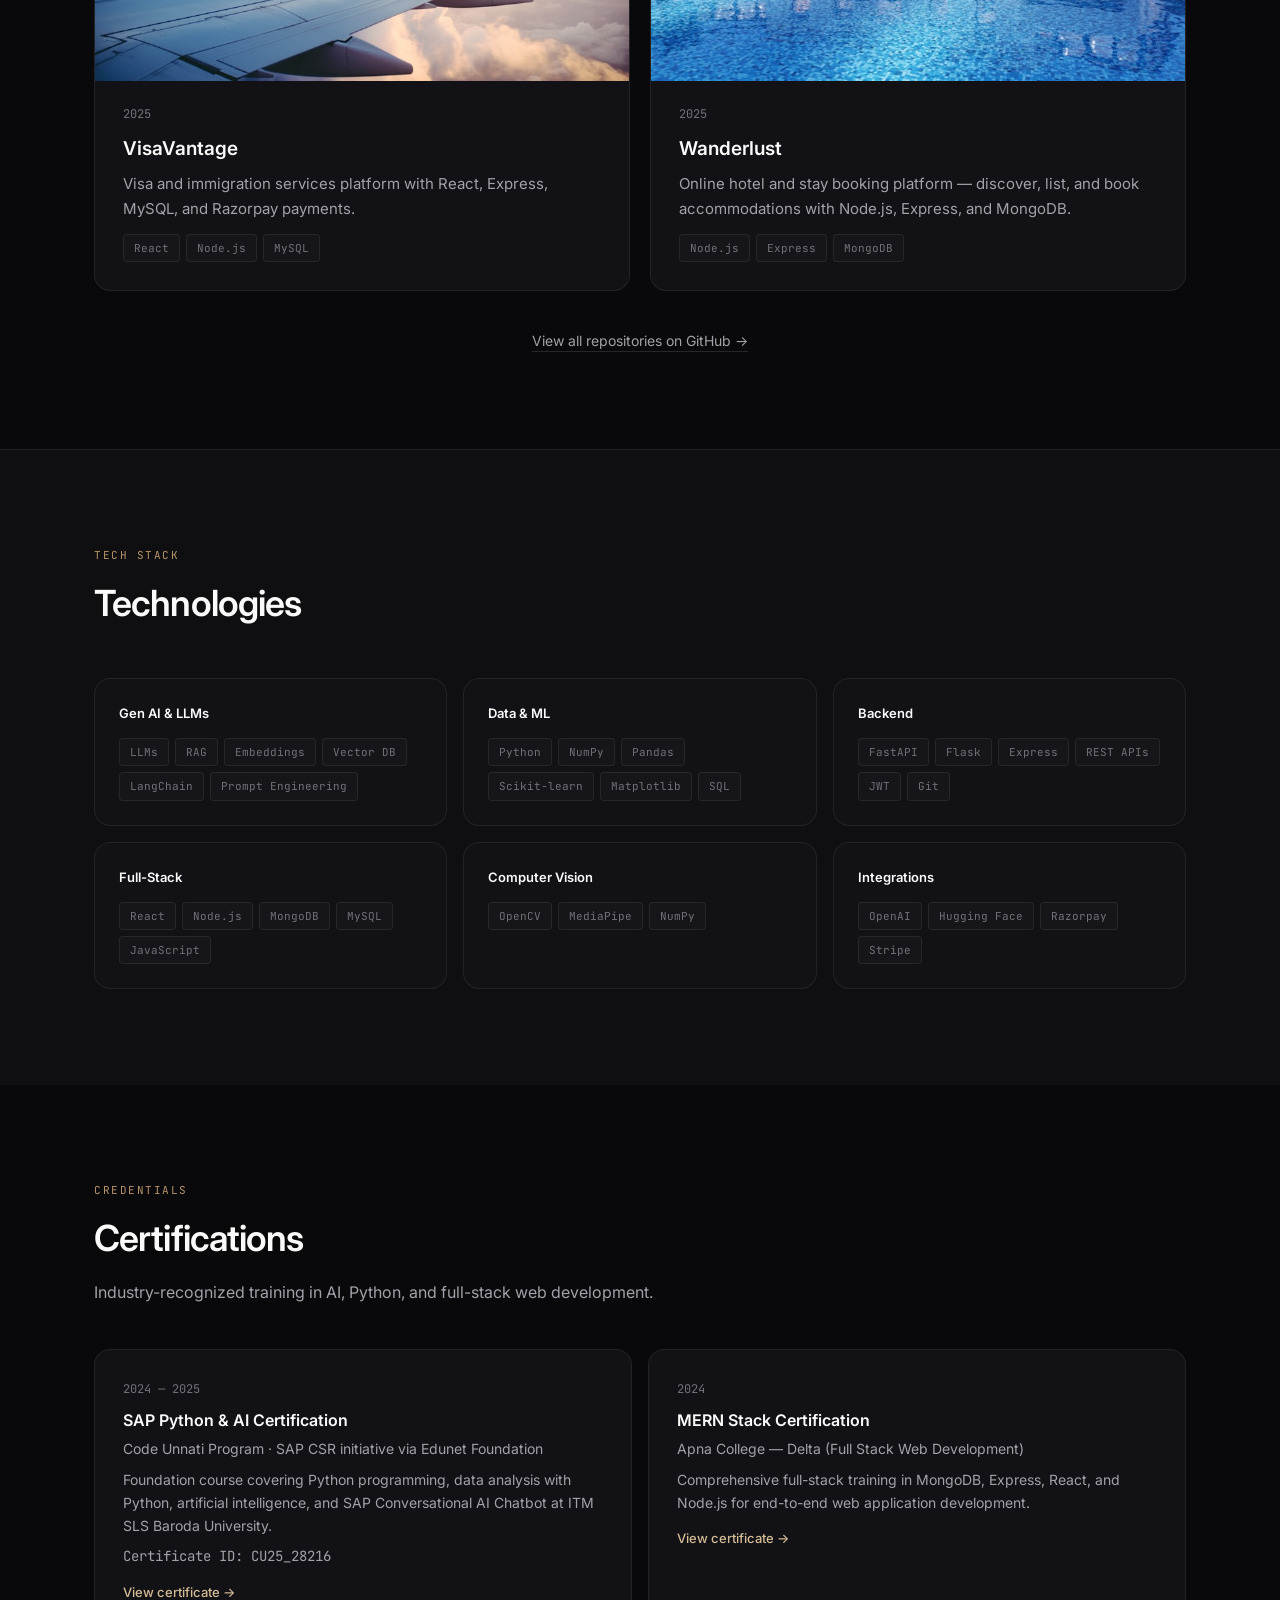
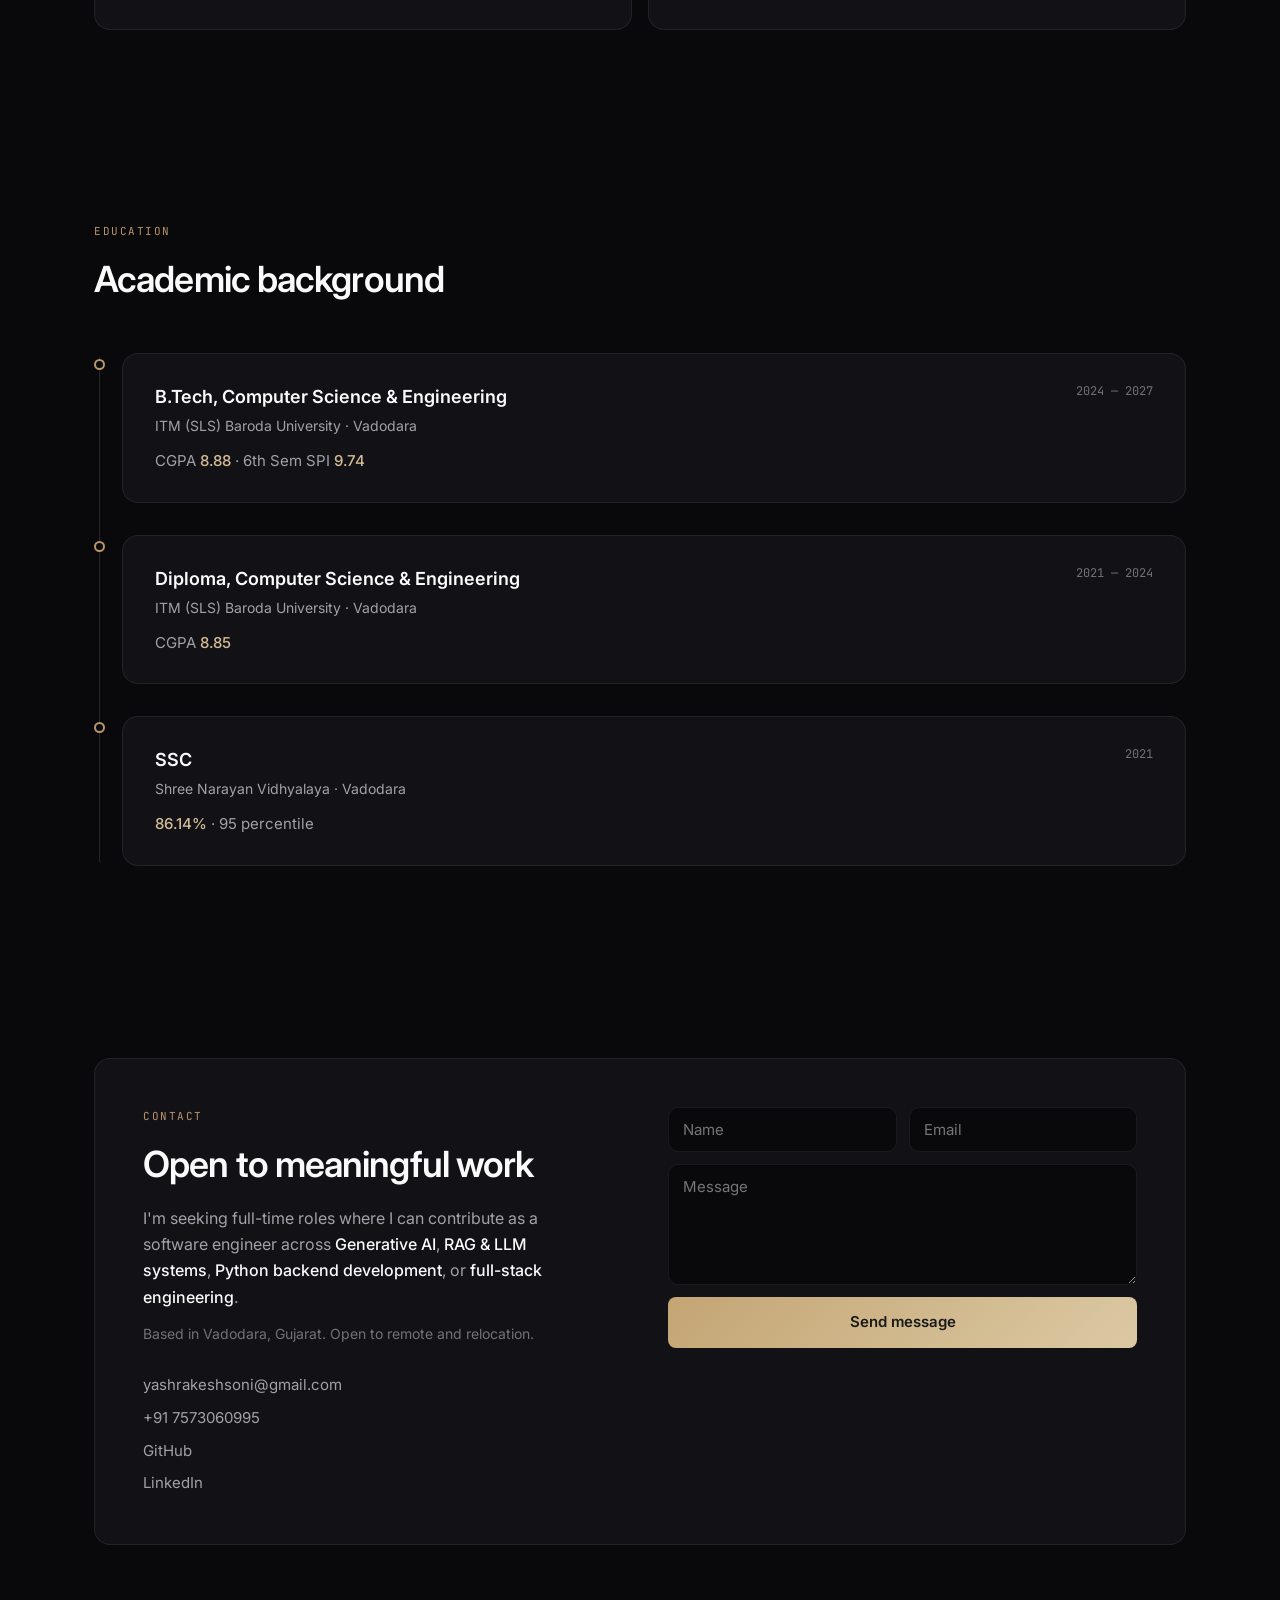
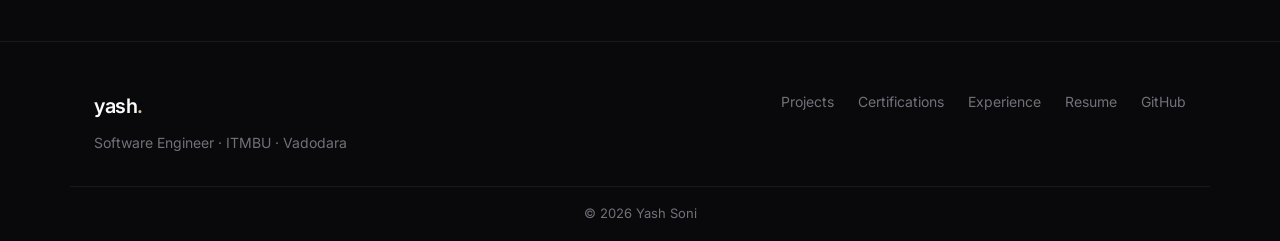
==== commit f77ca848: "addition" ====
--- a/index.html
+++ b/index.html
@@ -259,7 +259,7 @@
               <span class="badge">Retrieval-Based · No LLM</span>
             </div>
             <h3>Hyundai Knowledge Assistant</h3>
-            <p>Semantic FAQ chatbot with zero LLM hallucination — 165 verified Q&amp;A pairs indexed with BGE-M3 embeddings and ChromaDB. Session context for follow-ups, email OTP auth, test-drive slot booking, and admin chat monitoring.</p>
+            <p>Semantic FAQ chatbot — 165 verified Q&amp;A pairs indexed with BGE-M3 embeddings and ChromaDB. Session context for follow-ups, email OTP auth, test-drive slot booking, and admin chat monitoring.</p>
             <div class="tag-row">
               <span>Python</span><span>FastAPI</span><span>React</span><span>ChromaDB</span><span>BGE-M3</span>
             </div>
